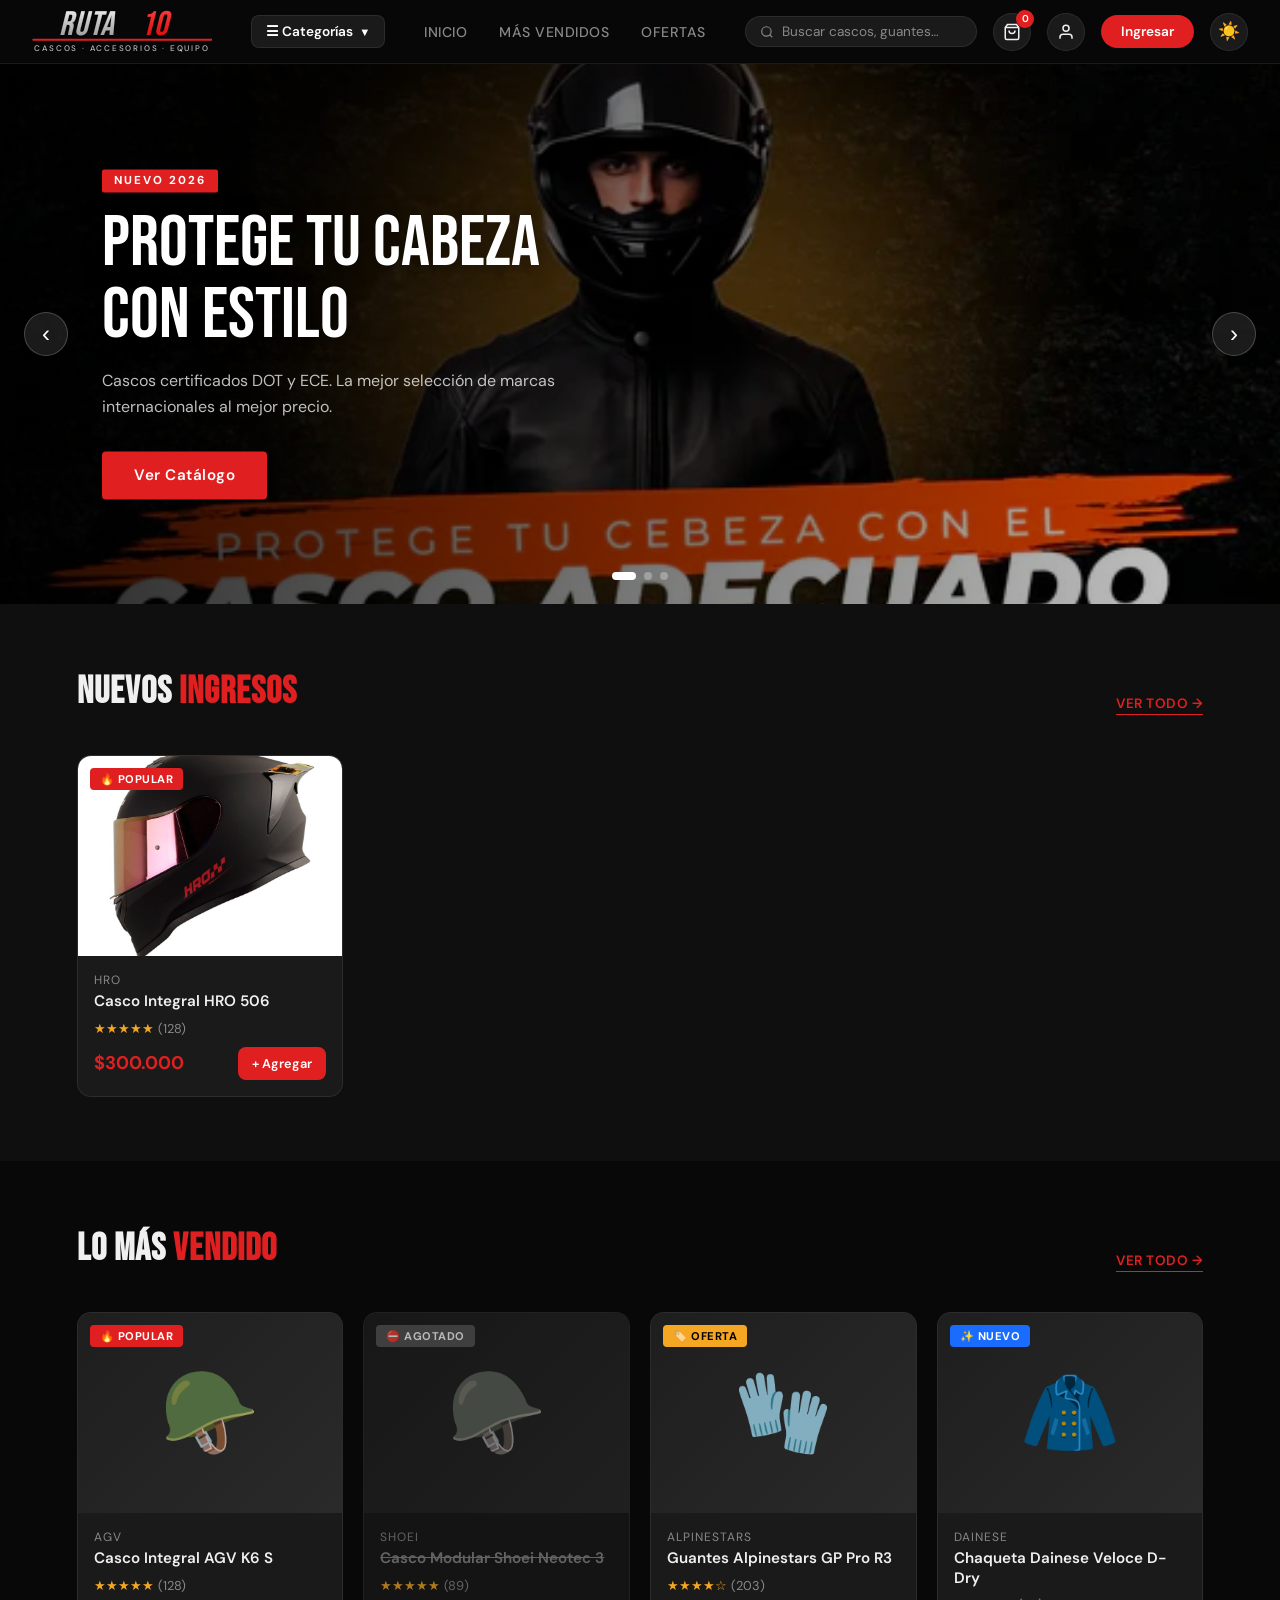
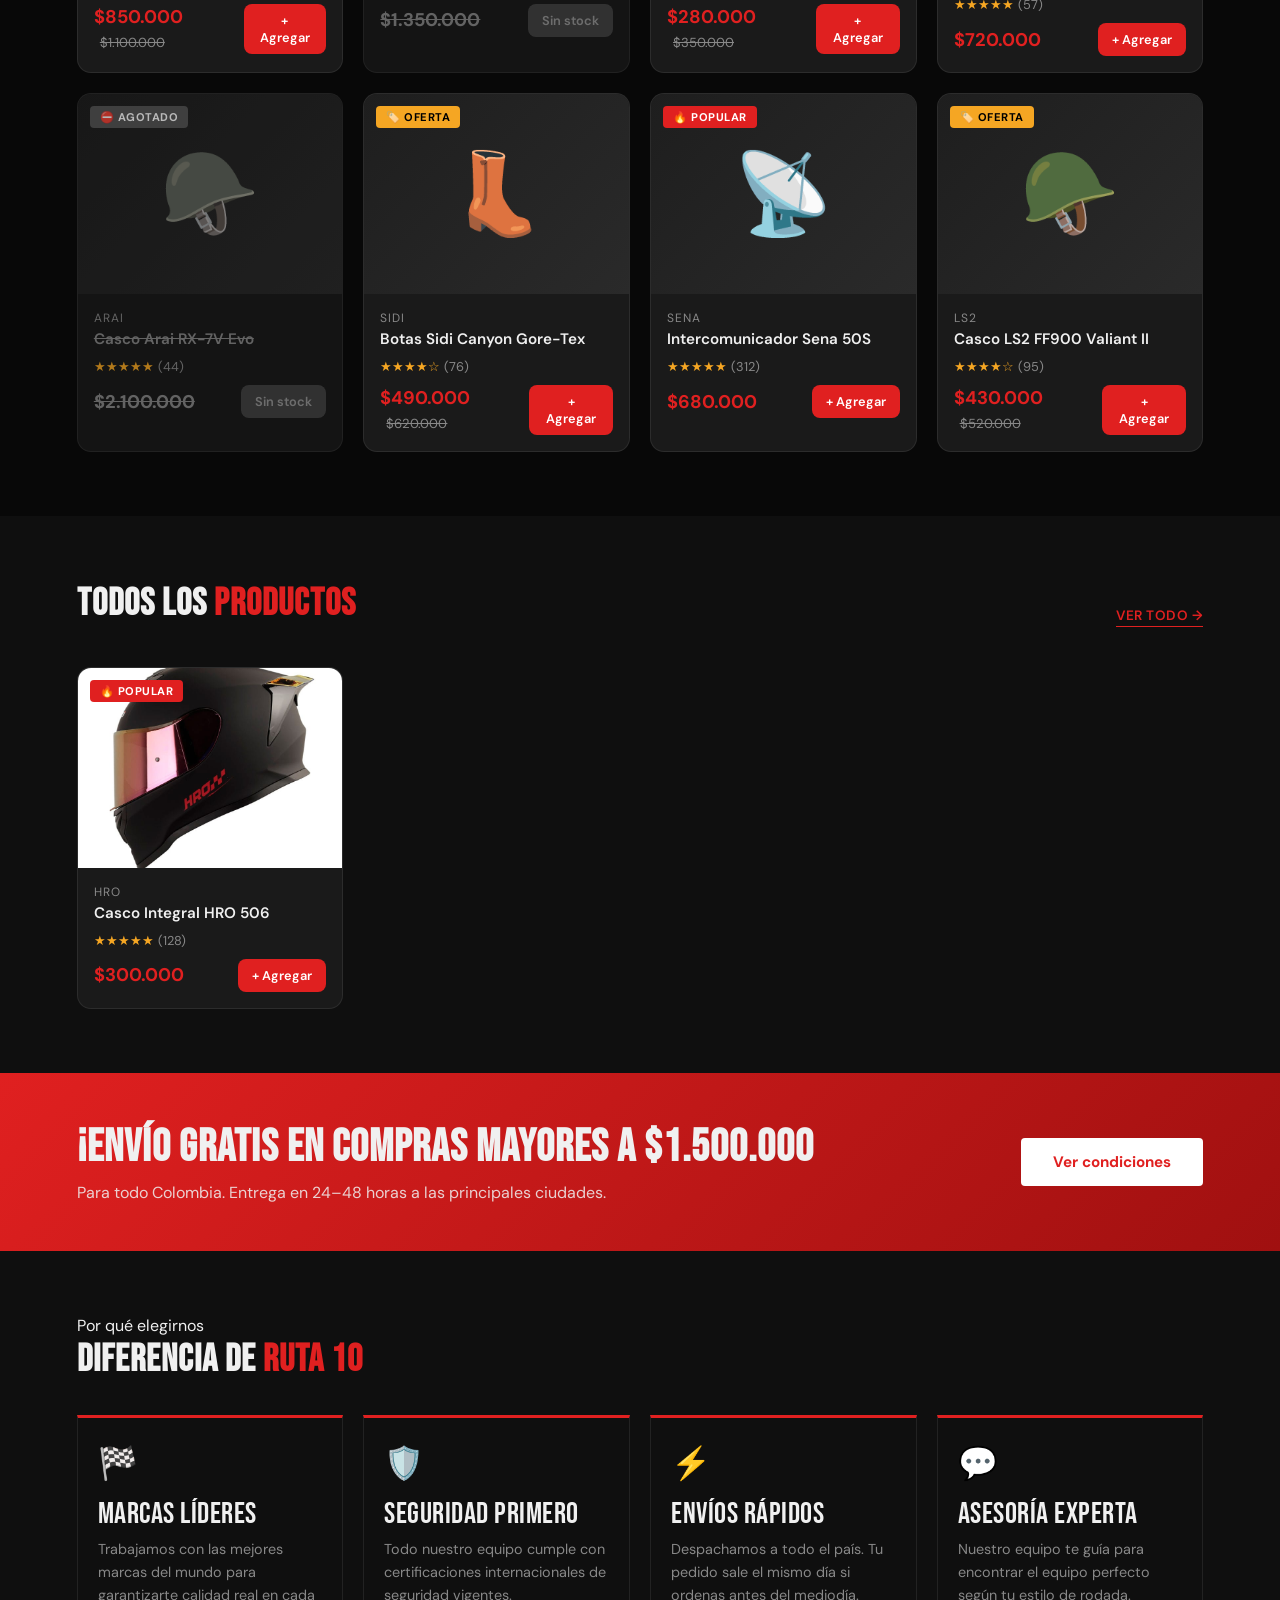
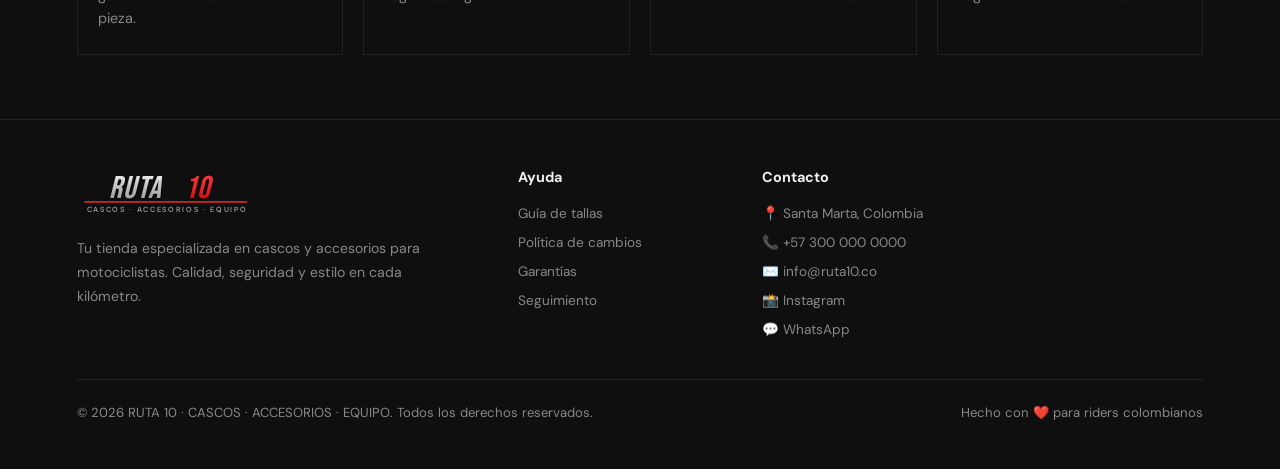
==== index.html @ 5f45daa4 "Add files via upload" ====
<!DOCTYPE html>
<html lang="es">
<head>
<meta charset="UTF-8">
<meta name="viewport" content="width=device-width, initial-scale=1.0">
<title>Ruta 10 — Cascos · Accesorios · Equipo</title>
<link href="https://fonts.googleapis.com/css2?family=Bebas+Neue&family=DM+Sans:wght@300;400;500;600&display=swap" rel="stylesheet">
<link rel="stylesheet" href="styles.css">
</head>
<body>

<!-- ============================================================
  BARRA DE NAVEGACIÓN PRINCIPAL
  Contiene: logo, botón categorías, links, buscador,
  carrito, cuenta y botón de tema claro/oscuro.
============================================================ -->
<nav>

  <!-- LOGO — clic devuelve al inicio de la página -->
  <div class="logo-svg" onclick="scrollToTop()">
    <svg xmlns="http://www.w3.org/2000/svg" viewBox="0 0 200 58" width="180" height="52">
      <defs>
        <linearGradient id="metalGrad" x1="0%" y1="0%" x2="0%" y2="100%">
          <stop offset="0%"   stop-color="#ffffff"/>
          <stop offset="40%"  stop-color="#c8c8c8"/>
          <stop offset="100%" stop-color="#888888"/>
        </linearGradient>
        <linearGradient id="redGrad" x1="0%" y1="0%" x2="0%" y2="100%">
          <stop offset="0%"   stop-color="#ff4444"/>
          <stop offset="100%" stop-color="#cc0000"/>
        </linearGradient>
        <filter id="sh">
          <feDropShadow dx="0" dy="2" stdDeviation="2" flood-color="#000" flood-opacity="0.8"/>
        </filter>
      </defs>
      <text x="30" y="36" font-family="'Bebas Neue', Arial, Impact, sans-serif"
            font-size="38" font-style="italic" letter-spacing="1"
            fill="url(#metalGrad)" filter="url(#sh)">RUTA</text>
      <text x="120" y="36" font-family="'Bebas Neue', Arial, Impact, sans-serif"
            font-size="38" font-style="italic"
            fill="url(#redGrad)" filter="url(#sh)">10</text>
      <rect x="0" y="40" width="220" height="2" fill="#E02020" rx="1"/>
      <text x="100" y="53" font-family="'DM Sans', Arial, sans-serif"
            font-size="9" letter-spacing="2" fill="#bbbbbb"
            text-anchor="middle" font-weight="500">CASCOS · ACCESORIOS · EQUIPO</text>
    </svg>
  </div>

  <!-- ============================================================
  BARRA DE FILTRO ACTIVO
  Aparece solo cuando hay una categoría seleccionada.
  Muestra el nombre de la categoría activa y un botón para quitarla.
  Se controla desde script.js → applyFilter() y clearFilter().
============================================================ -->
<div class="filter-bar" id="filterBar" style="display:none;">
  <span>Mostrando: <strong id="filterLabel">Todos</strong></span>
  <button onclick="clearFilter()">✕ Quitar filtro</button>
</div>


  <!-- BOTÓN CATEGORÍAS — abre/cierra el mega menú desplegable -->
  <button class="nav-cat-btn" id="catMenuBtn" onclick="toggleMegaMenu()">
    ☰ Categorías <span class="cat-arrow">▼</span>
  </button>

  <!-- LINKS DE NAVEGACIÓN — anclas a secciones de la página -->
  <ul class="nav-links">
    <li><a href="#inicio">Inicio</a></li>
    <li><a href="#mas-vendidos">Más Vendidos</a></li>
    <li><a href="#promociones">Ofertas</a></li>
  </ul>

  <!-- ACCIONES DE LA DERECHA -->
  <div class="nav-actions">

    <!-- BUSCADOR EN TIEMPO REAL
         - oninput → llama handleSearch() con el texto escrito
         - onkeydown → detecta Escape para limpiar la búsqueda
         - El botón ✕ aparece solo cuando hay texto escrito -->
    <div class="search-bar">
      <svg width="14" height="14" fill="none" stroke="currentColor" stroke-width="2" viewBox="0 0 24 24">
        <circle cx="11" cy="11" r="8"/><path d="m21 21-4.35-4.35"/>
      </svg>
      <input id="searchInput" type="text" placeholder="Buscar cascos, guantes…"
             oninput="handleSearch(this.value)"
             onkeydown="searchKeydown(event)">
      <button class="search-clear" id="searchClear"
              onclick="clearSearch()" style="display:none;" title="Limpiar">✕</button>
    </div>

    <!-- ÍCONO CARRITO — el badge rojo muestra la cantidad de productos -->
    <div class="btn-icon" onclick="toggleCart()" title="Carrito">
      <svg width="18" height="18" fill="none" stroke="currentColor" stroke-width="2" viewBox="0 0 24 24">
        <path d="M6 2 3 6v14a2 2 0 0 0 2 2h14a2 2 0 0 0 2-2V6l-3-4z"/>
        <line x1="3" y1="6" x2="21" y2="6"/>
        <path d="M16 10a4 4 0 0 1-8 0"/>
      </svg>
      <span class="cart-count" id="cartCount">0</span>
    </div>

    <!-- ÍCONO MI CUENTA — abre el modal de login/registro -->
    <div class="btn-icon" onclick="openModal()" title="Mi cuenta">
      <svg width="18" height="18" fill="none" stroke="currentColor" stroke-width="2" viewBox="0 0 24 24">
        <path d="M20 21v-2a4 4 0 0 0-4-4H8a4 4 0 0 0-4 4v2"/>
        <circle cx="12" cy="7" r="4"/>
      </svg>
    </div>

    <!-- BOTÓN INGRESAR — abre el modal de login/registro -->
    <button class="btn-login" id="btnLogin" onclick="openModal()">Ingresar</button>

    <!-- BOTÓN TEMA CLARO/OSCURO
         ☀️ = actualmente oscuro (clic cambia a claro)
         🌙 = actualmente claro  (clic cambia a oscuro) -->
    <button class="btn-theme" id="themeToggle" onclick="toggleTheme()" title="Cambiar modo">
      <span id="themeIcon">☀️</span>
    </button>

  </div>
</nav>

<!-- ============================================================
  RESULTADOS DEL BUSCADOR
  Aparece fija debajo de la navbar al escribir en el buscador.
  Su contenido se genera dinámicamente en script.js → handleSearch().
  Se oculta al presionar Escape o al hacer clic en un resultado.
============================================================ -->
<div class="search-results-bar" id="searchResultsBar"></div>


<!-- ============================================================
  MEGA MENÚ DE CATEGORÍAS
  Se abre al hacer clic en el botón "Categorías" de la navbar.

  ESTRUCTURA:
  - megamenu-overlay: fondo oscuro, clic cierra el menú
  - megamenu-search:  buscador que filtra la lista izquierda
  - megamenu-list:    categorías principales (columna izquierda)
  - megamenu-panel:   subcategorías de cada categoría (columna derecha)

  CÓMO AGREGAR UNA CATEGORÍA NUEVA:
  1. Agrega un <div class="megamenu-list-item"> con data-panel="nombre"
  2. Agrega un <div class="megamenu-panel" id="panel-nombre"> con chips
  3. Cada chip debe llamar filterAndClose('nombre') — esto filtra los
     productos en la sección y cierra el menú automáticamente
  4. Agrega productos con cat:'nombre' en PRODUCTS o NEW_PRODUCTS (script.js)
============================================================ -->
<div class="megamenu-overlay" id="megamenuOverlay" onclick="closeMegaMenu()"></div>

<div class="megamenu" id="megamenu">

  <!-- Buscador interno — filtra la lista izquierda en tiempo real -->
  <div class="megamenu-search">
    <svg width="15" height="15" fill="none" stroke="currentColor" stroke-width="2" viewBox="0 0 24 24">
      <circle cx="11" cy="11" r="8"/><path d="m21 21-4.35-4.35"/>
    </svg>
    <input type="text" id="megamenuSearchInput"
           placeholder="Buscar categoría…"
           oninput="filterMegaMenu(this.value)">
  </div>

  <div class="megamenu-body">

    <!-- LISTA IZQUIERDA
         data-panel debe coincidir con el id del panel derecho (sin "panel-") -->
    <div class="megamenu-list" id="megamenuList">
      <div class="megamenu-list-item active" data-panel="cascos"        onclick="showPanel('cascos')">        <span class="item-icon">🪖</span><span class="item-label">Cascos</span>        <span class="item-arrow">›</span></div>
      <div class="megamenu-list-item"        data-panel="guantes"       onclick="showPanel('guantes')">       <span class="item-icon">🧤</span><span class="item-label">Guantes</span>       <span class="item-arrow">›</span></div>
      <div class="megamenu-list-item"        data-panel="chaquetas"     onclick="showPanel('chaquetas')">     <span class="item-icon">🧥</span><span class="item-label">Chaquetas</span>     <span class="item-arrow">›</span></div>
      <div class="megamenu-list-item"        data-panel="botas"         onclick="showPanel('botas')">         <span class="item-icon">👢</span><span class="item-label">Botas</span>         <span class="item-arrow">›</span></div>
      <div class="megamenu-list-item"        data-panel="protecciones"  onclick="showPanel('protecciones')">  <span class="item-icon">🛡️</span><span class="item-label">Protecciones</span>  <span class="item-arrow">›</span></div>
      <div class="megamenu-list-item"        data-panel="accesorios"    onclick="showPanel('accesorios')">    <span class="item-icon">📡</span><span class="item-label">Accesorios</span>    <span class="item-arrow">›</span></div>
      <div class="megamenu-list-item"        data-panel="mochilas"      onclick="showPanel('mochilas')">      <span class="item-icon">🎒</span><span class="item-label">Mochilas</span>      <span class="item-arrow">›</span></div>
      <div class="megamenu-list-item"        data-panel="mantenimiento" onclick="showPanel('mantenimiento')"> <span class="item-icon">🔧</span><span class="item-label">Mantenimiento</span> <span class="item-arrow">›</span></div>
    </div>

    <!-- PANELES DERECHOS
         Cada chip llama filterAndClose('categoria') que:
         1. Filtra los productos → applyFilter()
         2. Cierra el menú     → closeMegaMenu()
         3. Hace scroll        → a #mas-vendidos -->

    <div class="megamenu-panel active" id="panel-cascos">
      <div class="megamenu-panel-title">Cascos</div>
      <div class="megamenu-chips">
        <span class="megamenu-chip" onclick="filterAndClose('cascos')">Cascos Integrales</span>
        <span class="megamenu-chip" onclick="filterAndClose('cascos')">Cascos Modulares</span>
        <span class="megamenu-chip" onclick="filterAndClose('cascos')">Cascos Abiertos</span>
        <span class="megamenu-chip" onclick="filterAndClose('cascos')">Cascos Off-Road</span>
        <span class="megamenu-chip" onclick="filterAndClose('cascos')">Cascos Infantiles</span>
        <span class="megamenu-chip" onclick="filterAndClose('cascos')">Cascos con Bluetooth</span>
        <span class="megamenu-chip" onclick="filterAndClose('cascos')">Cascos Vintage</span>
        <span class="megamenu-chip" onclick="filterAndClose('cascos')">Repuestos y Viseras</span>
      </div>
      <a class="megamenu-ver-todos" href="#mas-vendidos" onclick="filterAndClose('cascos')">Ver todos en Cascos ›</a>
    </div>

    <div class="megamenu-panel" id="panel-guantes">
      <div class="megamenu-panel-title">Guantes</div>
      <div class="megamenu-chips">
        <span class="megamenu-chip" onclick="filterAndClose('guantes')">Guantes de Cuero</span>
        <span class="megamenu-chip" onclick="filterAndClose('guantes')">Guantes de Tela</span>
        <span class="megamenu-chip" onclick="filterAndClose('guantes')">Guantes de Invierno</span>
        <span class="megamenu-chip" onclick="filterAndClose('guantes')">Guantes de Verano</span>
        <span class="megamenu-chip" onclick="filterAndClose('guantes')">Guantes Off-Road</span>
        <span class="megamenu-chip" onclick="filterAndClose('guantes')">Guantes de Pista</span>
      </div>
      <a class="megamenu-ver-todos" href="#mas-vendidos" onclick="filterAndClose('guantes')">Ver todos en Guantes ›</a>
    </div>

    <div class="megamenu-panel" id="panel-chaquetas">
      <div class="megamenu-panel-title">Chaquetas</div>
      <div class="megamenu-chips">
        <span class="megamenu-chip" onclick="filterAndClose('chaquetas')">Chaquetas de Cuero</span>
        <span class="megamenu-chip" onclick="filterAndClose('chaquetas')">Chaquetas Textiles</span>
        <span class="megamenu-chip" onclick="filterAndClose('chaquetas')">Chaquetas Impermeables</span>
        <span class="megamenu-chip" onclick="filterAndClose('chaquetas')">Chaquetas de Verano</span>
        <span class="megamenu-chip" onclick="filterAndClose('chaquetas')">Chaquetas de Pista</span>
        <span class="megamenu-chip" onclick="filterAndClose('chaquetas')">Chalecos</span>
      </div>
      <a class="megamenu-ver-todos" href="#mas-vendidos" onclick="filterAndClose('chaquetas')">Ver todos en Chaquetas ›</a>
    </div>

    <div class="megamenu-panel" id="panel-botas">
      <div class="megamenu-panel-title">Botas</div>
      <div class="megamenu-chips">
        <span class="megamenu-chip" onclick="filterAndClose('botas')">Botas de Calle</span>
        <span class="megamenu-chip" onclick="filterAndClose('botas')">Botas Off-Road</span>
        <span class="megamenu-chip" onclick="filterAndClose('botas')">Botas de Pista</span>
        <span class="megamenu-chip" onclick="filterAndClose('botas')">Botas Adventure</span>
        <span class="megamenu-chip" onclick="filterAndClose('botas')">Botas Impermeables</span>
      </div>
      <a class="megamenu-ver-todos" href="#mas-vendidos" onclick="filterAndClose('botas')">Ver todos en Botas ›</a>
    </div>

    <div class="megamenu-panel" id="panel-protecciones">
      <div class="megamenu-panel-title">Protecciones</div>
      <div class="megamenu-chips">
        <span class="megamenu-chip" onclick="filterAndClose('protecciones')">Protectores de Espalda</span>
        <span class="megamenu-chip" onclick="filterAndClose('protecciones')">Rodilleras</span>
        <span class="megamenu-chip" onclick="filterAndClose('protecciones')">Coderas</span>
        <span class="megamenu-chip" onclick="filterAndClose('protecciones')">Petos</span>
        <span class="megamenu-chip" onclick="filterAndClose('protecciones')">Pantalones con Protección</span>
        <span class="megamenu-chip" onclick="filterAndClose('protecciones')">Airbag Moto</span>
      </div>
      <a class="megamenu-ver-todos" href="#mas-vendidos" onclick="filterAndClose('protecciones')">Ver todos en Protecciones ›</a>
    </div>

    <div class="megamenu-panel" id="panel-accesorios">
      <div class="megamenu-panel-title">Accesorios</div>
      <div class="megamenu-chips">
        <span class="megamenu-chip" onclick="filterAndClose('accesorios')">Intercomunicadores</span>
        <span class="megamenu-chip" onclick="filterAndClose('accesorios')">GPS para Moto</span>
        <span class="megamenu-chip" onclick="filterAndClose('accesorios')">Soportes de Celular</span>
        <span class="megamenu-chip" onclick="filterAndClose('accesorios')">Candados y Alarmas</span>
        <span class="megamenu-chip" onclick="filterAndClose('accesorios')">Luces LED</span>
        <span class="megamenu-chip" onclick="filterAndClose('accesorios')">Cobertores de Moto</span>
        <span class="megamenu-chip" onclick="filterAndClose('accesorios')">Alforjas y Baúles</span>
        <span class="megamenu-chip" onclick="filterAndClose('accesorios')">Cámaras de Acción</span>
      </div>
      <a class="megamenu-ver-todos" href="#mas-vendidos" onclick="filterAndClose('accesorios')">Ver todos en Accesorios ›</a>
    </div>

    <div class="megamenu-panel" id="panel-mochilas">
      <div class="megamenu-panel-title">Mochilas</div>
      <div class="megamenu-chips">
        <span class="megamenu-chip" onclick="filterAndClose('mochilas')">Mochilas de Hidratación</span>
        <span class="megamenu-chip" onclick="filterAndClose('mochilas')">Mochilas Impermeables</span>
        <span class="megamenu-chip" onclick="filterAndClose('mochilas')">Bolsas de Depósito</span>
        <span class="megamenu-chip" onclick="filterAndClose('mochilas')">Bolsas de Pierna</span>
      </div>
      <a class="megamenu-ver-todos" href="#mas-vendidos" onclick="filterAndClose('mochilas')">Ver todos en Mochilas ›</a>
    </div>

    <div class="megamenu-panel" id="panel-mantenimiento">
      <div class="megamenu-panel-title">Mantenimiento</div>
      <div class="megamenu-chips">
        <span class="megamenu-chip" onclick="filterAndClose('mantenimiento')">Aceites y Lubricantes</span>
        <span class="megamenu-chip" onclick="filterAndClose('mantenimiento')">Limpieza de Casco</span>
        <span class="megamenu-chip" onclick="filterAndClose('mantenimiento')">Líquido de Frenos</span>
        <span class="megamenu-chip" onclick="filterAndClose('mantenimiento')">Kits de Limpieza</span>
        <span class="megamenu-chip" onclick="filterAndClose('mantenimiento')">Herramientas</span>
        <span class="megamenu-chip" onclick="filterAndClose('mantenimiento')">Spray Lubricante</span>
      </div>
      <a class="megamenu-ver-todos" href="#mas-vendidos" onclick="filterAndClose('mantenimiento')">Ver todos en Mantenimiento ›</a>
    </div>

  </div>
</div>

<!-- ============================================================
  BANNER / SLIDER AUTOMÁTICO
  Cambia de imagen cada 6 segundos.
  Los botones ‹ › permiten cambiar manualmente.
  Los puntos · indican el slide activo.

  CÓMO CAMBIAR LAS IMÁGENES:
  Edita background-image: url('Imagenes/TU_IMAGEN.jpg')
  en cada div.slide-bg. Pon las imágenes en la carpeta "Imagenes/".

  CÓMO AGREGAR UN SLIDE MÁS:
  1. Copia un bloque <div class="slide"> y pégalo aquí
  2. Agrega un <div class="dot"> extra en .banner-dots
============================================================ -->
<section class="banner" id="inicio" style="padding:0;">

  <!-- SLIDE 1 — edita texto e imagen aquí -->
  <div class="slide active" id="slide0">
    <div class="slide-bg" style="background-image: url('Imagenes/Proteje tu cabeza.JPG');"></div>
    <div class="slide-overlay"></div>
    <div class="slide-content">
      <span class="slide-tag">Nuevo 2026</span>
      <div class="slide-title">Protege tu Cabeza<br>Con Estilo</div>
      <p class="slide-desc">Cascos certificados DOT y ECE. La mejor selección de marcas internacionales al mejor precio.</p>
      <button class="btn-slide" onclick="filterAndClose('cascos')">Ver Catálogo</button>
    </div>
  </div>

  <!-- SLIDE 2 — edita texto e imagen aquí -->
  <div class="slide" id="slide1">
    <div class="slide-bg" style="background-image: url('Imagenes/Guantes y proteccion.jpg');"></div>
    <div class="slide-overlay"></div>
    <div class="slide-content">
      <span class="slide-tag">Oferta Flash</span>
      <div class="slide-title">Guantes &<br>Protecciones</div>
      <p class="slide-desc">30% de descuento en toda la línea de guantes de cuero. Solo por tiempo limitado.</p>
      <button class="btn-slide" onclick="filterAndClose('guantes')">Ver Ofertas</button>
    </div>
  </div>

  <!-- SLIDE 3 — edita texto e imagen aquí -->
  <div class="slide" id="slide2">
    <div class="slide-bg" style="background-image: url('Imagenes/Ruta 10.jpg');"></div>
    <div class="slide-overlay"></div>
    <div class="slide-content">
      <span class="slide-tag">Exclusivo</span>
      <div class="slide-title">Accesorios<br>Premium</div>
      <p class="slide-desc">Intercomunicadores, GPS y equipamiento de alto rendimiento para el rider exigente.</p>
      <button class="btn-slide" onclick="filterAndClose('accesorios')">Explorar</button>
    </div>
  </div>

  <button class="banner-arrow prev" onclick="changeBanner(-1)">&#8249;</button>
  <button class="banner-arrow next" onclick="changeBanner(1)">&#8250;</button>
  <div class="banner-dots">
    <div class="dot active" onclick="goToSlide(0)"></div>
    <div class="dot"        onclick="goToSlide(1)"></div>
    <div class="dot"        onclick="goToSlide(2)"></div>
  </div>
</section>

<!-- ============================================================
  SECCIÓN NUEVOS INGRESOS
  Las tarjetas se generan automáticamente desde script.js.
  PARA AGREGAR PRODUCTOS: edita el array NEW_PRODUCTS en script.js.
============================================================ -->
<section id="nuevos" style="background:var(--dark);">
  <div class="section-header">
    <h2 class="section-title">NUEVOS <span>INGRESOS</span></h2>
    <a href="#" class="section-link">Ver todo →</a>
  </div>
  <!-- script.js inyecta las tarjetas aquí mediante innerHTML -->
  <div class="products-grid" id="newGrid"></div>
</section>

<!-- ============================================================
  SECCIÓN LO MÁS VENDIDO
  Incluye filtros rápidos por categoría.
  Las tarjetas se generan automáticamente desde script.js.
  PARA AGREGAR PRODUCTOS: edita el array PRODUCTS en script.js.

  FILTROS RÁPIDOS:
  quickFilter('categoria', this) → filtra tarjetas y resalta el botón.
  quickFilter('all', this)       → muestra todos los productos.
============================================================ -->
<section id="mas-vendidos" style="background:var(--darker);">
  <div class="section-header">
    <h2 class="section-title">LO MÁS <span>VENDIDO</span></h2>
    <a href="#" class="section-link">Ver todo →</a>
  </div>

  <!-- script.js inyecta las tarjetas aquí mediante innerHTML -->
  <div class="products-grid" id="productsGrid"></div>
</section>

<!-- ============================================================
  SECCIÓN TODOS LOS PRODUCTOS
  Catálogo completo de la tienda.
  PARA AGREGAR PRODUCTOS: edita ALL_PRODUCTS en script.js
  IDs disponibles: del 300 al 999
============================================================ -->
<section id="all-products" style="background:var(--dark);">
  <div class="section-header">
    <h2 class="section-title">TODOS LOS <span>PRODUCTOS</span></h2>
    <a href="#" class="section-link">Ver todo →</a>
  </div>
  <!-- ALL_PRODUCTS se inyecta aquí automáticamente desde script.js -->
  <div class="products-grid" id="allProductsGrid"></div>
</section>

<!-- ============================================================
  FRANJA PROMOCIONAL
  Para editar: cambia el texto directamente en este bloque HTML.
============================================================ -->
<section class="promo-strip" id="promociones" style="padding:3rem 6%;">
  <div class="promo-text">
    <h2>¡ENVÍO GRATIS en compras mayores a $1.500.000</h2>
    <p>Para todo Colombia. Entrega en 24–48 horas a las principales ciudades.</p>
  </div>
  <button class="promo-cta">Ver condiciones</button>
</section>

<!-- ============================================================
  POR QUÉ ELEGIRNOS
  Para editar: cambia el texto directamente en este bloque HTML.
  Para agregar una tarjeta: copia un .feat-item y pégalo.
============================================================ -->
<section class="features" id="nosotros">
  <p class="section-label">Por qué elegirnos</p>
  <h2 class="section-title" style="margin-bottom:2rem;">Diferencia de <span>Ruta 10</span></h2>
  <div class="feat-grid">
    <div class="feat-item">
      <div class="feat-icon">🏁</div>
      <div class="feat-title">Marcas Líderes</div>
      <p class="feat-desc">Trabajamos con las mejores marcas del mundo para garantizarte calidad real en cada pieza.</p>
    </div>
    <div class="feat-item">
      <div class="feat-icon">🛡️</div>
      <div class="feat-title">Seguridad Primero</div>
      <p class="feat-desc">Todo nuestro equipo cumple con certificaciones internacionales de seguridad vigentes.</p>
    </div>
    <div class="feat-item">
      <div class="feat-icon">⚡</div>
      <div class="feat-title">Envíos Rápidos</div>
      <p class="feat-desc">Despachamos a todo el país. Tu pedido sale el mismo día si ordenas antes del mediodía.</p>
    </div>
    <div class="feat-item">
      <div class="feat-icon">💬</div>
      <div class="feat-title">Asesoría Experta</div>
      <p class="feat-desc">Nuestro equipo te guía para encontrar el equipo perfecto según tu estilo de rodada.</p>
    </div>
  </div>
</section>

<!-- ============================================================
  FOOTER
  Para editar links: cambia href="#" por la URL real.
  Para editar textos: cámbialos directamente aquí.
============================================================ -->
<footer>
  <div class="footer-grid">

    <!-- Columna 1: logo y descripción de la tienda -->
    <div class="footer-brand">
      <div class="logo-svg" style="margin-bottom:1rem;">
        <svg xmlns="http://www.w3.org/2000/svg" viewBox="0 0 200 58" width="180" height="48">
          <defs>
            <linearGradient id="metalGrad2" x1="0%" y1="0%" x2="0%" y2="100%">
              <stop offset="0%"   stop-color="#ffffff"/>
              <stop offset="40%"  stop-color="#c8c8c8"/>
              <stop offset="100%" stop-color="#888888"/>
            </linearGradient>
            <linearGradient id="redGrad2" x1="0%" y1="0%" x2="0%" y2="100%">
              <stop offset="0%"   stop-color="#ff4444"/>
              <stop offset="100%" stop-color="#cc0000"/>
            </linearGradient>
            <filter id="sh2">
              <feDropShadow dx="0" dy="2" stdDeviation="2" flood-color="#000" flood-opacity="0.8"/>
            </filter>
          </defs>
          <text x="30" y="36" font-family="'Bebas Neue', Arial, Impact, sans-serif"
                font-size="38" font-style="italic" letter-spacing="1"
                fill="url(#metalGrad2)" filter="url(#sh2)">RUTA</text>
          <text x="120" y="36" font-family="'Bebas Neue', Arial, Impact, sans-serif"
                font-size="38" font-style="italic"
                fill="url(#redGrad2)" filter="url(#sh2)">10</text>
          <rect x="0" y="40" width="197" height="2" fill="#E02020" rx="1"/>
          <text x="100" y="53" font-family="'DM Sans', Arial, sans-serif"
                font-size="9" letter-spacing="2" fill="#aaaaaa"
                text-anchor="middle" font-weight="500">CASCOS · ACCESORIOS · EQUIPO</text>
        </svg>
      </div>
      <p class="footer-desc">Tu tienda especializada en cascos y accesorios para motociclistas. Calidad, seguridad y estilo en cada kilómetro.</p>
    </div>

    <!-- Columna 2: links de ayuda -->
    <div class="footer-col">
      <h4>Ayuda</h4>
      <ul>
        <li><a href="Imagenes/guia de tallas.jpg">Guía de tallas</a></li>
        <li><a href="#">Política de cambios</a></li>
        <li><a href="#">Garantías</a></li>
        <li><a href="#">Seguimiento</a></li>
      </ul>
    </div>

    <!-- Columna 3: datos de contacto — edita con tu información real -->
    <div class="footer-col">
      <h4>Contacto</h4>
      <ul>
        <li><a href="https://www.google.com/maps/place/11%C2%B014'17.7%22N+74%C2%B012'20.6%22W/@11.2382493,-74.2063727,19z/data=!3m1!4b1!4m4!3m3!8m2!3d11.238248!4d-74.205729?entry=ttu&g_ep=EgoyMDI2MDQyOS4wIKXMDSoASAFQAw%3D%3D">📍 Santa Marta, Colombia</a></li>
        <li><a href="#">📞 +57 300 000 0000</a></li>
        <li><a href="#">✉️ info@ruta10.co</a></li>
        <li><a href="https://www.instagram.com/rruta10/" target="_blank">📸 Instagram</a></li>
        <li><a href="#">💬 WhatsApp</a></li>
      </ul>
    </div>

  </div>
  <div class="footer-bottom">
    <p>© 2026 RUTA 10 · CASCOS · ACCESORIOS · EQUIPO. Todos los derechos reservados.</p>
    <p>Hecho con ❤️ para riders colombianos</p>
  </div>
</footer>

<!-- ============================================================
  MODAL DE LOGIN / REGISTRO
  switchTab(tab, this) recibe el botón clickeado como parámetro
  para evitar depender de la variable global "event" (más seguro).
============================================================ -->
<div class="modal-overlay" id="authModal" onclick="closeModalOutside(event)">
  <div class="modal">
    <button class="modal-close" onclick="closeModal()">×</button>
    <h2>BIENVENIDO</h2>
    <p>Inicia sesión o crea tu cuenta</p>
    <div class="modal-tabs">
      <!-- "this" pasa el botón actual a switchTab para resaltarlo -->
      <button class="modal-tab active"  onclick="switchTab('login',    this)">Iniciar sesión</button>
      <button class="modal-tab"         onclick="switchTab('register', this)">Registrarse</button>
    </div>
    <!-- Formulario de inicio de sesión -->
    <div id="loginForm">
      <div class="form-group"><label>Correo electrónico</label><input type="email"    placeholder="tu@email.com"></div>
      <div class="form-group"><label>Contraseña</label>        <input type="password" placeholder="••••••••"></div>
      <button class="btn-submit" onclick="handleLogin()">Ingresar</button>
      <p style="text-align:center; margin-top:1rem; color:var(--muted); font-size:0.82rem;">
        ¿Olvidaste tu contraseña? <a href="#" style="color:var(--red);">Recuperar</a>
      </p>
    </div>
    <!-- Formulario de registro de cuenta nueva -->
    <div id="registerForm" style="display:none;">
      <div class="form-group"><label>Nombre completo</label>   <input type="text"     placeholder="Tu nombre"></div>
      <div class="form-group"><label>Correo electrónico</label><input type="email"    placeholder="tu@email.com"></div>
      <div class="form-group"><label>Contraseña</label>        <input type="password" placeholder="Mín. 8 caracteres"></div>
      <div class="form-group"><label>Teléfono</label>          <input type="tel"      placeholder="+57 300 000 0000"></div>
      <button class="btn-submit" onclick="handleRegister()">Crear cuenta</button>
    </div>
  </div>
</div>

<!-- ============================================================
  PANEL LATERAL DEL CARRITO
  Se desliza desde la derecha al hacer clic en el ícono del carrito.
  Su contenido (ítems, cantidades, total) se genera en script.js.
============================================================ -->
<div class="cart-panel" id="cartPanel">
  <div class="cart-header">
    <h3>🛒 CARRITO</h3>
    <button class="btn-icon" onclick="toggleCart()">
      <svg width="16" height="16" fill="none" stroke="currentColor" stroke-width="2" viewBox="0 0 24 24">
        <line x1="18" y1="6"  x2="6"  y2="18"/>
        <line x1="6"  y1="6"  x2="18" y2="18"/>
      </svg>
    </button>
  </div>
  <!-- Los ítems del carrito se inyectan aquí por renderCart() en script.js -->
  <div class="cart-items" id="cartItems">
    <div class="cart-empty" id="cartEmpty">
      <div style="font-size:3rem;">🛒</div>
      <p style="text-align:center;">Tu carrito está vacío.<br>¡Agrega productos!</p>
    </div>
  </div>
  <div class="cart-footer">
    <div class="cart-total">
      <span>Total</span>
      <span id="cartTotal" style="color:var(--red);">$0</span>
    </div>
    <button class="btn-checkout" onclick="checkout()">Finalizar compra</button>
  </div>
</div>

<!-- ============================================================
  MODAL SELECCIÓN DE TALLA Y COLOR
============================================================ -->
<div class="modal-overlay" id="productModal" onclick="closeProductModal()">
  <div class="modal" onclick="event.stopPropagation()">
    <button class="modal-close" onclick="closeProductModal()">×</button>
    <h2 id="pmProductName" style="font-size:1.3rem; margin-bottom:1.5rem; line-height:1.3;"></h2>

    <!-- Tallas -->
    <div id="pmSizesWrap">
      <div style="display:flex; align-items:center; justify-content:space-between; margin-bottom:0.75rem;">
        <p class="pm-label">Selecciona la talla</p>
        <span class="pm-required">Obligatorio ∧</span>
      </div>
      <div class="pm-options" id="pmSizes"></div>
      <a href="Imagenes/guia de tallas.jpg" class="pm-guide">Guía de tallas 📏</a>
    </div>

    <!-- Colores -->
    <div id="pmColorsWrap" style="margin-top:1.5rem;">
      <div style="display:flex; align-items:center; justify-content:space-between; margin-bottom:0.75rem;">
        <p class="pm-label">Selecciona el color<span style="font-size:1rem;">🙂</span></p>
        <span class="pm-required">Obligatorio ∧</span>
      </div>
      <div class="pm-options" id="pmColors"></div>
    </div>

    <button class="btn-submit" style="margin-top:2rem;" onclick="confirmAddToCart()">
      Agregar al carrito
    </button>
  </div>
</div>

<!-- ============================================================
  NOTIFICACIÓN TOAST
  Aparece en la esquina inferior derecha por 3 segundos.
  Se activa desde script.js → showToast('emoji', 'mensaje').
============================================================ -->
<div class="toast" id="toast">
  <span id="toastIcon">✅</span>
  <span id="toastMsg">Producto agregado</span>
</div>

<!-- script.js se carga al final para que el DOM esté listo -->
<script src="script.js"></script>
</body>
</html>
---- styles.css ----
/* ========================================
   Ruta 10 — Cascos & Accesorios
   styles.css
   ======================================== */

/* ── VARIABLES ── */
:root {
  --red: #E02020;
  --dark: #0f0f0f;
  --darker: #080808;
  --card: #1a1a1a;
  --card2: #222;
  --border: rgba(255, 255, 255, 0.08);
  --text: #f0f0f0;
  --muted: #888;
  --accent: #E02020;
  --accent2: #ff6b35;
  --gold: #f5a623;
}

/* ── MODO CLARO ── */
body.light-mode {
  --dark: #efefef;
  --darker: #ffffff;
  --card: #f5f5f5;
  --card2: #e8e8e8;
  --border: rgba(0, 0, 0, 0.1);
  --text: #111111;
  --muted: #666666;
}
body.light-mode nav {
  background: rgba(255, 255, 255, 0.97);
  border-bottom: 1px solid rgba(0,0,0,0.1);
  box-shadow: 0 2px 16px rgba(0,0,0,0.08);
}
body.light-mode .logo span            { color: #111; }
body.light-mode .nav-links a          { color: #555; }
body.light-mode .nav-links a:hover    { color: #111; }
body.light-mode .btn-icon             { color: #333; }
body.light-mode .nav-cat-btn          { color: #222; background: #e8e8e8; border-color: #ccc; }
body.light-mode .cat-list-item        { color: #555; }
body.light-mode .cat-list-item:hover,
body.light-mode .cat-list-item.active { color: #111; background: var(--card2); }
body.light-mode .cat-panel-title      { color: #111; }
body.light-mode .cat-chip             { color: #333; }
body.light-mode .product-brand        { color: #888; }
body.light-mode .product-stars span   { color: #aaa; }
body.light-mode .modal                { background: #fff; }
body.light-mode .modal h2             { color: #111; }
body.light-mode .modal p              { color: #666; }
body.light-mode .modal-tabs           { background: #ececec; }
body.light-mode .form-group input     { background: #f0f0f0; color: #111; border-color: #ddd; }
body.light-mode .cart-panel           { background: #fafafa; border-left-color: #ddd; }
body.light-mode .cart-item            { background: #ececec; }
body.light-mode .cart-item-name       { color: #111; }
body.light-mode .cart-item-remove     { color: #aaa; }
body.light-mode .qty-btn              { background: #ddd; border-color: #ccc; color: #111; }
body.light-mode .admin-bar            { background: #e8e8e8; border-top-color: #ccc; }
body.light-mode .admin-label          { color: #555; }
body.light-mode footer                { background: #e8e8e8; border-top-color: #ccc; }
body.light-mode .footer-desc          { color: #666; }
body.light-mode .footer-col ul li a   { color: #666; }
body.light-mode .footer-col ul li a:hover { color: #111; }
body.light-mode .footer-bottom p      { color: #777; }
body.light-mode .search-results-bar   { background: #f0f0f0; border-bottom-color: #ddd; }
body.light-mode .search-result-item   { background: #e8e8e8; border-color: #ccc; color: #333; }
body.light-mode .megamenu-chip        { background: #e4e4e4; color: #333; border-color: #ccc; }
body.light-mode .toast                { background: #fff; color: #111; }

.nav-logo img {
height: 38px;
object-fit: contain;
filter: drop-shadow(0 0 8px rgba(208,2,27,.5));
transition: filter .3s;
}

.nav-logo img:hover { filter: drop-shadow(0 0 16px rgba(208,2,27,.9)); }
 
.nav-links {
display: flex;
gap: 2.5rem;
list-style: none;
}


/* ── BOTÓN TEMA ── */
.btn-theme {
  background: var(--card);
  border: 1px solid var(--border);
  border-radius: 50%;
  width: 38px;
  height: 38px;
  display: flex;
  align-items: center;
  justify-content: center;
  cursor: pointer;
  font-size: 1.1rem;
  transition: transform 0.35s ease, background 0.2s;
  flex-shrink: 0;
}
.btn-theme:hover {
  transform: rotate(25deg) scale(1.15);
  background: var(--card2);
}

/* ── RESET & BASE ── */
* {
  margin: 0;
  padding: 0;
  box-sizing: border-box;
}
html {
  scroll-behavior: smooth;
}
body {
  background: var(--darker);
  color: var(--text);
  font-family: 'DM Sans', sans-serif;
  overflow-x: hidden;
}

/* ── NAVBAR ── */
nav {
  position: fixed;
  top: 0; left: 0; right: 0;
  z-index: 1000;
  background: rgba(8, 8, 8, 0.95);
  backdrop-filter: blur(12px);
  border-bottom: 1px solid var(--border);
  display: flex;
  align-items: center;
  justify-content: space-between;
  padding: 0 2rem;
  height: 64px;
}
.nav-links {
  display: flex;
  gap: 2rem;
  list-style: none;
}
.nav-links a {
  color: var(--muted);
  text-decoration: none;
  font-size: 0.88rem;
  font-weight: 500;
  letter-spacing: 0.5px;
  transition: color 0.2s;
  text-transform: uppercase;
}
.nav-links a:hover {
  color: #fff;
}
.nav-actions {
  display: flex;
  align-items: center;
  gap: 1rem;
}
.search-bar {
  display: flex;
  align-items: center;
  background: var(--card);
  border: 1px solid var(--border);
  border-radius: 24px;
  padding: 6px 14px;
  gap: 8px;
}
.search-bar input {
  background: none;
  border: none;
  outline: none;
  color: #fff;
  font-size: 0.85rem;
  width: 180px;
  font-family: 'DM Sans', sans-serif;
}
.search-bar input::placeholder {
  color: var(--muted);
}
.search-bar svg {
  color: var(--muted);
  flex-shrink: 0;
}
.btn-icon {
  background: var(--card);
  border: 1px solid var(--border);
  border-radius: 50%;
  width: 38px;
  height: 38px;
  display: flex;
  align-items: center;
  justify-content: center;
  cursor: pointer;
  position: relative;
  transition: background 0.2s;
}
.btn-icon:hover {
  background: var(--card2);
}
.cart-count {
  position: absolute;
  top: -4px; right: -4px;
  background: var(--red);
  color: #fff;
  font-size: 10px;
  font-weight: 600;
  width: 18px; height: 18px;
  border-radius: 50%;
  display: flex;
  align-items: center;
  justify-content: center;
}
.btn-login {
  background: var(--red);
  color: #fff;
  border: none;
  border-radius: 24px;
  padding: 8px 20px;
  font-size: 0.85rem;
  font-weight: 600;
  cursor: pointer;
  font-family: 'DM Sans', sans-serif;
  transition: opacity 0.2s;
}
.btn-login:hover {
  opacity: 0.85;
}

/* ── BANNER / SLIDER ── */
.banner {
  position: relative;
  height: 540px;
  margin-top: 64px;
  overflow: hidden;
}
.slide {
  position: absolute;
  inset: 0;
  opacity: 0;
  transition: opacity 1s ease;
}
/* 🔥 IMAGEN PERFECTA */
.slide-bg {
  background-size: 100% auto;
  background-position: center;
  background-repeat: no-repeat;
  position: absolute;
  inset: 0;
}
.slide.active {
  opacity: 1;
}
/* 🔥 CAPA OSCURA */
.slide-overlay {
  position: absolute;
  inset: 0;
  background: linear-gradient(90deg, rgba(0,0,0,0.85) 0%, rgba(0,0,0,0.2) 100%);
}
.slide-content {
  position: absolute;
  left: 8%;
  top: 50%;
  transform: translateY(-50%);
  max-width: 520px;
}
.slide-tag {
  display: inline-block;
  background: var(--red);
  color: #fff;
  font-size: 0.72rem;
  font-weight: 700;
  letter-spacing: 2px;
  text-transform: uppercase;
  padding: 4px 12px;
  border-radius: 2px;
  margin-bottom: 1rem;
}
.slide-title {
  font-family: 'Bebas Neue', sans-serif;
  font-size: 4.5rem;
  line-height: 1;
  margin-bottom: 1rem;
  color: #fff;
  text-shadow: 0 2px 20px rgba(0,0,0,0.5);
}
.slide-desc {
  color: rgba(255, 255, 255, 0.75);
  font-size: 1rem;
  margin-bottom: 2rem;
  line-height: 1.6;
}
.btn-slide {
  background: var(--red);
  color: #fff;
  border: none;
  border-radius: 4px;
  padding: 14px 32px;
  font-size: 0.95rem;
  font-weight: 600;
  cursor: pointer;
  font-family: 'DM Sans', sans-serif;
  letter-spacing: 0.5px;
  transition: transform 0.2s;
}
.btn-slide:hover {
  transform: translateY(-2px);
}
.banner-dots {
  position: absolute;
  bottom: 24px;
  left: 50%;
  transform: translateX(-50%);
  display: flex;
  gap: 8px;
}
.dot {
  width: 8px; height: 8px;
  border-radius: 50%;
  background: rgba(255, 255, 255, 0.3);
  cursor: pointer;
  transition: all 0.3s;
}
.dot.active {
  background: #fff;
  width: 24px;
  border-radius: 4px;
}
.banner-arrow {
  position: absolute;
  top: 50%;
  transform: translateY(-50%);
  background: rgba(255, 255, 255, 0.1);
  border: 1px solid rgba(255, 255, 255, 0.2);
  border-radius: 50%;
  width: 44px; height: 44px;
  display: flex;
  align-items: center;
  justify-content: center;
  cursor: pointer;
  color: #fff;
  transition: background 0.2s;
  z-index: 10;
  font-size: 1.5rem;
}
.banner-arrow:hover {
  background: rgba(255, 255, 255, 0.2);
}
.banner-arrow.prev { left: 24px; }
.banner-arrow.next { right: 24px; }

/* ── Fix: texto del banner visible sobre la imagen ── */
.slide-content {
  z-index: 10;
  position: absolute;
}

.slide-overlay {
  z-index: 2;
}

.slide {
  position: absolute;
  inset: 0;
}

.banner-arrow {
  z-index: 20;
}

.banner-dots {
  z-index: 20;
}

/* ── Modo claro: textos en negro ── */
body.light-mode p,
body.light-mode li,
body.light-mode span,
body.light-mode label {
  color: #333;
}

/* Logo negro en modo claro */
body.light-mode .logo-svg text {
  fill: #111 !important;
}

body.light-mode .logo-svg text:nth-of-type(2) {
  fill: #E02020 !important;
}

body.light-mode .logo-svg text:last-of-type {
  fill: #444 !important;
}

/* Sección "Por qué elegirnos" */
body.light-mode .diff-title,
body.light-mode .diff-subtitle,
body.light-mode .diff-item h4,
body.light-mode .diff-item p,
body.light-mode .features-title,
body.light-mode .feature-name,
body.light-mode .feature-desc {
  color: #111 !important;
}

/* Textos generales de tarjetas y secciones */
body.light-mode .product-name,
body.light-mode .cat-name,
body.light-mode .cat-panel-title,
body.light-mode .footer-col h4,
body.light-mode .cart-item-name,
body.light-mode .admin-label {
  color: #111 !important;
}

body.light-mode .product-brand,
body.light-mode .cat-count,
body.light-mode .footer-desc,
body.light-mode .footer-col ul li a,
body.light-mode .footer-bottom p,
body.light-mode .muted,
body.light-mode .cat-list-item {
  color: #444 !important;
}

/* ── SECTIONS ── */
section {
  padding: 4rem 6%;
}
.section-header {
  display: flex;
  align-items: flex-end;
  justify-content: space-between;
  margin-bottom: 2.5rem;
}
.section-title {
  font-family: 'Bebas Neue', sans-serif;
  font-size: 2.4rem;
  letter-spacing: 1px;
}
.section-title span {
  color: var(--red);
}
.section-link {
  color: var(--red);
  font-size: 0.85rem;
  font-weight: 600;
  text-decoration: none;
  letter-spacing: 0.5px;
  text-transform: uppercase;
  border-bottom: 1px solid var(--red);
  padding-bottom: 2px;
}

/* ── CATEGORIES ── */
.categories {
  background: var(--dark);
}

/* Mega wrap */
.cat-mega-wrap {
  display: flex;
  background: var(--card);
  border: 1px solid var(--border);
  border-radius: 16px;
  overflow: hidden;
  min-height: 380px;
}

/* Lista izquierda */
.cat-list {
  list-style: none;
  width: 210px;
  flex-shrink: 0;
  border-right: 1px solid var(--border);
  padding: 8px 0;
  background: var(--darker);
}
.cat-list-item {
  display: flex;
  align-items: center;
  gap: 10px;
  padding: 13px 16px;
  cursor: pointer;
  font-size: 0.88rem;
  color: var(--muted);
  transition: all 0.15s;
  border-left: 3px solid transparent;
  user-select: none;
}
.cat-list-item:hover,
.cat-list-item.active {
  color: #fff;
  background: var(--card);
  border-left-color: var(--red);
}
.cat-list-icon {
  font-size: 1.1rem;
  flex-shrink: 0;
}
.cat-list-arrow {
  margin-left: auto;
  opacity: 0.3;
  flex-shrink: 0;
  transition: opacity 0.15s;
}
.cat-list-item:hover .cat-list-arrow,
.cat-list-item.active .cat-list-arrow {
  opacity: 1;
  color: var(--red);
}

/* Panel derecho */
.cat-panel-wrap {
  flex: 1;
  padding: 2rem;
  position: relative;
  overflow: hidden;
}
.cat-sub-panel {
  display: none;
  flex-direction: column;
  gap: 1.25rem;
}
.cat-sub-panel.active {
  display: flex;
}
.cat-panel-title {
  font-family: 'Bebas Neue', sans-serif;
  font-size: 1.8rem;
  letter-spacing: 1px;
  color: #fff;
}
.cat-chips {
  display: flex;
  flex-wrap: wrap;
  gap: 10px;
}
.cat-chip {
  background: var(--darker);
  border: 1px solid var(--border);
  border-radius: 999px;
  padding: 7px 16px;
  font-size: 0.83rem;
  color: var(--text);
  cursor: pointer;
  transition: all 0.2s;
  white-space: nowrap;
}
.cat-chip:hover {
  border-color: var(--red);
  color: var(--red);
  background: rgba(224,32,32,0.08);
}
.cat-panel-link {
  display: inline-flex;
  align-items: center;
  gap: 4px;
  color: var(--red);
  font-size: 0.88rem;
  font-weight: 600;
  text-decoration: none;
  border-bottom: 1px solid var(--red);
  padding-bottom: 2px;
  width: fit-content;
  margin-top: 0.25rem;
}
.cat-panel-link:hover { opacity: 0.8; }

/* ── TARJETAS DE PRODUCTO ── */
.products-grid {
  display: grid; grid-template-columns: repeat(4,1fr); gap: 20px; grid-auto-flow: dense;
}
.product-card {
  background: var(--card); border: 1px solid var(--border); border-radius: 14px;
  overflow: hidden; cursor: pointer; transition: all 0.3s; position: relative;
}
.product-card:hover { transform: translateY(-6px); border-color: rgba(224,32,32,0.3); box-shadow: 0 12px 40px rgba(0,0,0,0.4); }
.product-card.highlight { outline: 2px solid var(--red); outline-offset: 3px; }
.product-img { width: 100%; height: 200px; display: flex; align-items: center; justify-content: center; background: linear-gradient(135deg,#1e1e1e,#2a2a2a); overflow: hidden; }
.product-img-emoji { font-size: 5rem; }
.product-img-real  { width: 100%; height: 100%; object-fit: cover; }
.product-badge { position: absolute; top: 12px; left: 12px; font-size: 0.7rem; font-weight: 700; padding: 4px 10px; border-radius: 4px; text-transform: uppercase; letter-spacing: 0.5px; }
.badge-hot  { background: var(--red);  color: #fff; }
.badge-new  { background: #1a6cff;    color: #fff; }
.badge-sale { background: var(--gold); color: #000; }
.product-info   { padding: 1rem; }
.product-brand  { color: var(--muted); font-size: 0.75rem; text-transform: uppercase; letter-spacing: 1px; margin-bottom: 4px; }
.product-name   { font-weight: 600; font-size: 0.95rem; margin-bottom: 8px; line-height: 1.3; color: var(--text); }
.product-stars  { color: var(--gold); font-size: 0.8rem; margin-bottom: 10px; display: flex; align-items: center; gap: 4px; }
.product-stars span { color: var(--muted); }
.product-footer { display: flex; align-items: center; justify-content: space-between; }
.product-price  { font-size: 1.15rem; font-weight: 700; color: var(--red); }
.product-price s { color: var(--muted); font-size: 0.82rem; font-weight: 400; margin-left: 6px; }
.btn-cart {
  background: var(--red); color: #fff; border: none; border-radius: 8px;
  padding: 8px 14px; font-size: 0.8rem; font-weight: 600; cursor: pointer;
  font-family: 'DM Sans', sans-serif; transition: opacity 0.2s;
}
.btn-cart:hover { opacity: 0.85; }

/* ── PROMO STRIP ── */
.promo-strip {
  background: linear-gradient(135deg, var(--red) 0%, #a01010 100%);
  display: flex;
  align-items: center;
  justify-content: space-between;
}
.promo-text h2 {
  font-family: 'Bebas Neue', sans-serif;
  font-size: 2.8rem;
  letter-spacing: 1px;
}
.promo-text p {
  opacity: 0.85;
  margin-top: 0.5rem;
}
.promo-cta {
  background: #fff;
  color: var(--red);
  border: none;
  border-radius: 4px;
  padding: 14px 32px;
  font-size: 0.95rem;
  font-weight: 700;
  cursor: pointer;
  font-family: 'DM Sans', sans-serif;
  white-space: nowrap;
}

/* ── MODAL LOGIN/REGISTER ── */
.modal-overlay {
  position: fixed;
  inset: 0;
  background: rgba(0, 0, 0, 0.85);
  z-index: 2000;
  display: flex;
  align-items: center;
  justify-content: center;
  opacity: 0;
  pointer-events: none;
  transition: opacity 0.3s;
}
.modal-overlay.open {
  opacity: 1;
  pointer-events: all;
}
.modal {
  background: var(--card);
  border: 1px solid var(--border);
  border-radius: 16px;
  width: 420px;
  max-width: 90vw;
  padding: 2.5rem;
  position: relative;
  transform: translateY(20px);
  transition: transform 0.3s;
}
.modal-overlay.open .modal {
  transform: translateY(0);
}
.modal-close {
  position: absolute;
  top: 16px; right: 16px;
  background: none;
  border: none;
  color: var(--muted);
  font-size: 1.5rem;
  cursor: pointer;
}
.modal h2 {
  font-family: 'Bebas Neue', sans-serif;
  font-size: 2rem;
  margin-bottom: 0.25rem;
}
.modal p {
  color: var(--muted);
  font-size: 0.88rem;
  margin-bottom: 1.5rem;
}
.modal-tabs {
  display: flex;
  margin-bottom: 1.5rem;
  background: var(--darker);
  border-radius: 8px;
  padding: 4px;
}
.modal-tab {
  flex: 1;
  padding: 8px;
  text-align: center;
  border: none;
  background: none;
  color: var(--muted);
  font-size: 0.88rem;
  font-weight: 500;
  cursor: pointer;
  border-radius: 6px;
  font-family: 'DM Sans', sans-serif;
  transition: all 0.2s;
}
.modal-tab.active {
  background: var(--red);
  color: #fff;
}
.form-group {
  margin-bottom: 1rem;
}
.form-group label {
  display: block;
  font-size: 0.8rem;
  color: var(--muted);
  margin-bottom: 6px;
  text-transform: uppercase;
  letter-spacing: 0.5px;
}
.form-group input {
  width: 100%;
  background: var(--darker);
  border: 1px solid var(--border);
  border-radius: 8px;
  padding: 10px 14px;
  color: #fff;
  font-size: 0.9rem;
  font-family: 'DM Sans', sans-serif;
  outline: none;
  transition: border-color 0.2s;
}
.form-group input:focus {
  border-color: var(--red);
}
.btn-submit {
  width: 100%;
  background: var(--red);
  color: #fff;
  border: none;
  border-radius: 8px;
  padding: 13px;
  font-size: 0.95rem;
  font-weight: 600;
  cursor: pointer;
  font-family: 'DM Sans', sans-serif;
  margin-top: 0.5rem;
  transition: opacity 0.2s;
}
.btn-submit:hover {
  opacity: 0.85;
}

/* ── CART PANEL ── */
.cart-panel {
  position: fixed;
  right: 0; top: 0; bottom: 0;
  width: 380px;
  background: var(--card);
  border-left: 1px solid var(--border);
  z-index: 1500;
  transform: translateX(100%);
  transition: transform 0.35s ease;
  display: flex;
  flex-direction: column;
}
.cart-panel.open {
  transform: translateX(0);
}
.cart-header {
  padding: 1.5rem;
  border-bottom: 1px solid var(--border);
  display: flex;
  align-items: center;
  justify-content: space-between;
}
.cart-header h3 {
  font-family: 'Bebas Neue', sans-serif;
  font-size: 1.5rem;
  letter-spacing: 1px;
}
.cart-items {
  flex: 1;
  overflow-y: auto;
  padding: 1rem;
  display: flex;
  flex-direction: column;
  gap: 12px;
}
.cart-empty {
  flex: 1;
  display: flex;
  align-items: center;
  justify-content: center;
  flex-direction: column;
  gap: 1rem;
  color: var(--muted);
}
.cart-item {
  display: flex;
  gap: 12px;
  align-items: center;
  background: var(--darker);
  border-radius: 10px;
  padding: 12px;
}
.cart-item-img {
  font-size: 2.5rem;
  width: 56px; height: 56px;
  display: flex;
  align-items: center;
  justify-content: center;
  background: var(--card2);
  border-radius: 8px;
  flex-shrink: 0;
}
.cart-item-info {
  flex: 1;
}
.cart-item-name {
  font-size: 0.88rem;
  font-weight: 600;
  margin-bottom: 4px;
}
.cart-item-price {
  color: var(--red);
  font-size: 0.9rem;
  font-weight: 700;
}
.cart-item-remove {
  background: none;
  border: none;
  color: var(--muted);
  cursor: pointer;
  font-size: 1.1rem;
}
.cart-item-qty {
  display: flex;
  align-items: center;
  gap: 8px;
  margin-top: 6px;
}
.qty-btn {
  background: var(--card);
  border: 1px solid var(--border);
  border-radius: 4px;
  width: 24px; height: 24px;
  color: #fff;
  cursor: pointer;
  font-size: 1rem;
  display: flex;
  align-items: center;
  justify-content: center;
}
.cart-footer {
  padding: 1.5rem;
  border-top: 1px solid var(--border);
}
.cart-total {
  display: flex;
  justify-content: space-between;
  margin-bottom: 1rem;
  font-weight: 700;
  font-size: 1.1rem;
}
.btn-checkout {
  width: 100%;
  background: var(--red);
  color: #fff;
  border: none;
  border-radius: 8px;
  padding: 14px;
  font-size: 1rem;
  font-weight: 700;
  cursor: pointer;
  font-family: 'DM Sans', sans-serif;
}

/* ── FEATURES ── */
.features { background: var(--dark); }
.feat-grid { display: grid; grid-template-columns: repeat(4,1fr); gap: 1.25rem; }
.feat-item { padding: 1.5rem 1.25rem; border: 1px solid var(--border); border-top: 3px solid var(--red); transition: transform 0.3s; }
.feat-item:hover { transform: translateY(-4px); }
.feat-icon  { font-size: 2rem; margin-bottom: 0.75rem; }
.feat-title { font-family: 'Bebas Neue', sans-serif; font-size: 1.9rem; letter-spacing: 0.5px; margin-bottom: 0.4rem; color: var(--text); }
.feat-desc  { font-size: 0.90rem; color: var(--muted); line-height: 1.6; }

/* ── FOOTER ── */
footer {
  background: var(--dark);
  border-top: 1px solid var(--border);
  padding: 3rem 6%;
}
.footer-grid {
  display: grid;
  grid-template-columns: 2fr 1fr 1fr 1fr;
  gap: 3rem;
  margin-bottom: 2rem;
}
.footer-brand .logo {
  display: inline-block;
  margin-bottom: 1rem;
}
.footer-desc {
  color: var(--muted);
  font-size: 0.88rem;
  line-height: 1.7;
}
.footer-col h4 {
  font-weight: 700;
  margin-bottom: 1rem;
  font-size: 0.9rem;
}
.footer-col ul {
  list-style: none;
}
.footer-col ul li {
  margin-bottom: 8px;
}
.footer-col ul li a {
  color: var(--muted);
  text-decoration: none;
  font-size: 0.85rem;
  transition: color 0.2s;
}
.footer-col ul li a:hover {
  color: #fff;
}
.footer-bottom {
  border-top: 1px solid var(--border);
  padding-top: 1.5rem;
  display: flex;
  justify-content: space-between;
  align-items: center;
}
.footer-bottom p {
  color: var(--muted);
  font-size: 0.82rem;
}

/* ── BARRA DE RESULTADOS DE BÚSQUEDA ── */
.search-results-bar {
  position: fixed; top: 64px; left: 0; right: 0; z-index: 999;
  background: var(--dark); border-bottom: 1px solid var(--border);
  padding: 0.6rem 2rem; display: none;
  flex-wrap: wrap; align-items: center; gap: 6px;
}
.search-results-bar.visible { display: flex; }
.search-count      { font-size: 0.82rem; color: var(--muted); margin-right: 6px; }
.search-no-results { font-size: 0.85rem; color: var(--muted); }
.search-result-item {
  display: inline-flex; align-items: center; gap: 6px;
  background: var(--card); border: 1px solid var(--border);
  border-radius: 6px; padding: 5px 12px; font-size: 0.82rem; cursor: pointer;
  transition: border-color 0.2s;
}
.search-result-item:hover { border-color: var(--red); }
.search-result-item small { color: var(--red); font-weight: 600; }

/* ── TOAST ── */
.toast {
  position: fixed;
  bottom: 80px; right: 24px;
  background: var(--card);
  border: 1px solid rgba(224, 32, 32, 0.4);
  border-radius: 10px;
  padding: 14px 20px;
  font-size: 0.88rem;
  z-index: 3000;
  transform: translateX(120%);
  transition: transform 0.4s;
  display: flex;
  align-items: center;
  gap: 10px;
}
.toast.show {
  transform: translateX(0);
}
.toast span {
  font-size: 1.2rem;
}

/* ── RESPONSIVE ── */
@media (max-width: 900px) {
  .cat-grid { grid-template-columns: repeat(3, 1fr); }
  .products-grid { grid-template-columns: repeat(2, 1fr); }
  .nav-links { display: none; }
  .footer-grid { grid-template-columns: 1fr 1fr; }
  .promo-strip { flex-direction: column; gap: 1.5rem; text-align: center; }
  .slide-title { font-size: 3rem; }
}

@media (max-width: 600px) {
  .products-grid { grid-template-columns: 1fr; }
  .cat-grid { grid-template-columns: repeat(2, 1fr); }
  .search-bar input { width: 120px; }
  .cart-panel { width: 100%; }
}

/* ============================================================
   MENÚ DESPLEGABLE DE CATEGORÍAS (MEGA MENU)
   ============================================================ */

/* Botón "Categorías" en la navbar */
.nav-cat-btn {
  display: flex;
  align-items: center;
  gap: 6px;
  background: var(--card);
  border: 1px solid var(--border);
  border-radius: 8px;
  padding: 7px 14px;
  color: #fff;
  font-size: 0.85rem;
  font-weight: 600;
  font-family: 'DM Sans', sans-serif;
  cursor: pointer;
  transition: background 0.2s;
  white-space: nowrap;
}
.nav-cat-btn:hover {
  background: var(--card2);
}
.nav-cat-btn .cat-arrow {
  font-size: 0.7rem;
  transition: transform 0.3s;
}
.nav-cat-btn.active .cat-arrow {
  transform: rotate(180deg);
}

/* Overlay oscuro detrás del menú */
.megamenu-overlay {
  position: fixed;
  inset: 0;
  top: 64px;
  background: rgba(0, 0, 0, 0.55);
  z-index: 900;
  display: none;
}
.megamenu-overlay.open {
  display: block;
}

/* Contenedor principal del mega menú */
.megamenu {
  position: fixed;
  top: 64px;
  left: 0;
  width: 680px;
  max-height: calc(100vh - 64px);
  background: #fff;
  z-index: 950;
  display: flex;
  flex-direction: column;
  border-radius: 0 0 16px 0;
  box-shadow: 4px 4px 40px rgba(0, 0, 0, 0.35);
  opacity: 0;
  transform: translateY(-8px);
  pointer-events: none;
  transition: opacity 0.25s ease, transform 0.25s ease;
  overflow: hidden;
}
.megamenu.open {
  opacity: 1;
  transform: translateY(0);
  pointer-events: all;
}

/* Barra de búsqueda interna */
.megamenu-search {
  display: flex;
  align-items: center;
  gap: 10px;
  padding: 14px 20px;
  border-bottom: 1px solid #eee;
  flex-shrink: 0;
}
.megamenu-search svg {
  color: #aaa;
  flex-shrink: 0;
}
.megamenu-search input {
  flex: 1;
  border: none;
  outline: none;
  font-size: 0.9rem;
  font-family: 'DM Sans', sans-serif;
  color: #333;
  background: transparent;
}
.megamenu-search input::placeholder {
  color: #aaa;
}

/* Cuerpo: lista izquierda + panel derecho */
.megamenu-body {
  display: flex;
  flex: 1;
  overflow: hidden;
}

/* Lista de categorías principales (columna izquierda) */
.megamenu-list {
  width: 220px;
  flex-shrink: 0;
  overflow-y: auto;
  border-right: 1px solid #eee;
  padding: 8px 0;
}
.megamenu-list-item {
  display: flex;
  align-items: center;
  justify-content: space-between;
  gap: 10px;
  padding: 10px 16px;
  cursor: pointer;
  font-size: 0.88rem;
  font-weight: 500;
  color: #333;
  border-left: 3px solid transparent;
  transition: background 0.15s, border-color 0.15s;
}
.megamenu-list-item:hover,
.megamenu-list-item.active {
  background: #f7f7f7;
  border-left-color: var(--red);
  color: #111;
}
.megamenu-list-item .item-icon {
  font-size: 1rem;
  flex-shrink: 0;
}
.megamenu-list-item .item-label {
  flex: 1;
}
.megamenu-list-item .item-arrow {
  font-size: 0.7rem;
  color: #bbb;
}

/* Panel de subcategorías (columna derecha) */
.megamenu-panel {
  flex: 1;
  padding: 20px;
  overflow-y: auto;
  display: none;
}
.megamenu-panel.active {
  display: block;
}
.megamenu-panel-title {
  font-size: 1.1rem;
  font-weight: 700;
  color: #111;
  margin-bottom: 16px;
}
.megamenu-chips {
  display: flex;
  flex-wrap: wrap;
  gap: 8px;
  margin-bottom: 20px;
}
.megamenu-chip {
  background: #f0f0f0;
  border: 1px solid #e0e0e0;
  border-radius: 20px;
  padding: 6px 14px;
  font-size: 0.82rem;
  font-weight: 500;
  color: #333;
  cursor: pointer;
  transition: all 0.2s;
  white-space: nowrap;
}
.megamenu-chip:hover {
  background: var(--red);
  border-color: var(--red);
  color: #fff;
}
.megamenu-ver-todos {
  display: inline-flex;
  align-items: center;
  gap: 6px;
  color: var(--red);
  font-size: 0.85rem;
  font-weight: 600;
  cursor: pointer;
  border: none;
  background: none;
  font-family: 'DM Sans', sans-serif;
  padding: 0;
  margin-top: 4px;
  text-decoration: none;
}
.megamenu-ver-todos:hover {
  text-decoration: underline;
}

@media (max-width: 700px) {
  .megamenu { width: 100%; border-radius: 0; }
  .megamenu-list { width: 160px; }
}
/* ── Fix buscador navbar ── */
.search-results-bar {
  position: fixed;
  top: 64px;
  left: 0;
  right: 0;
  z-index: 999;
  background: var(--dark);
  border-bottom: 1px solid var(--border);
  padding: 0.5rem 6%;
  display: none;
}
.search-results-bar.visible {
  display: block;
}

/* ============================================================
   PAGINADO — SECCIÓN TODOS LOS PRODUCTOS
============================================================ */
.pagination {
  grid-column: 1 / -1;
  display: flex;
  align-items: center;
  justify-content: center;
  flex-wrap: wrap;
  gap: 8px;
  padding: 2rem 0 1rem;
}

.page-btn {
  background: var(--card);
  border: 1px solid var(--border);
  border-radius: 8px;
  color: var(--text);
  font-family: 'DM Sans', sans-serif;
  font-size: 0.88rem;
  font-weight: 500;
  padding: 8px 14px;
  cursor: pointer;
  transition: all 0.2s;
  min-width: 40px;
}

.page-btn:hover:not(:disabled) {
  border-color: var(--red);
  color: var(--red);
}

.page-btn.active {
  background: var(--red);
  border-color: var(--red);
  color: #fff;
  font-weight: 700;
}

.page-btn:disabled {
  opacity: 0.35;
  cursor: not-allowed;
}

.page-dots {
  color: var(--muted);
  font-size: 0.9rem;
  padding: 0 4px;
}

.page-info {
  width: 100%;
  text-align: center;
  color: var(--muted);
  font-size: 0.82rem;
  margin-top: 4px;
}

/* ============================================================
   MODAL DE TALLA Y COLOR
============================================================ */
.pm-label {
  font-weight: 700;
  font-size: 0.95rem;
  color: var(--text);
}
.pm-required {
  color: var(--red);
  font-size: 0.82rem;
  font-weight: 600;
}
.pm-guide {
  display: inline-block;
  margin-top: 0.6rem;
  color: var(--red);
  font-size: 0.82rem;
  font-weight: 600;
  text-decoration: none;
  border-bottom: 1px solid var(--red);
}
.pm-options {
  display: flex;
  flex-wrap: wrap;
  gap: 10px;
}
.pm-option {
  background: transparent;
  border: 1px solid var(--border);
  border-radius: 6px;
  padding: 8px 18px;
  font-size: 0.88rem;
  font-weight: 500;
  font-family: 'DM Sans', sans-serif;
  cursor: pointer;
  color: var(--text);
  transition: all 0.2s;
  position: relative;
}
.pm-option:hover:not(:disabled) {
  border-color: var(--red);
  color: var(--red);
}
.pm-option.selected {
  border-color: var(--red);
  background: var(--red);
  color: #fff;
  font-weight: 700;
}
/* Talla agotada — texto tachado con línea diagonal */
.pm-option.out-of-stock {
  opacity: 0.45;
  cursor: not-allowed;
  text-decoration: line-through;
  border-style: dashed;
}
.pm-option.out-of-stock::after {
  content: '';
  position: absolute;
  inset: 0;
  background: linear-gradient(
    to bottom right,
    transparent calc(50% - 0.5px),
    rgba(150,150,150,0.5) calc(50% - 0.5px),
    rgba(150,150,150,0.5) calc(50% + 0.5px),
    transparent calc(50% + 0.5px)
  );
  border-radius: 6px;
  pointer-events: none;
}
.pm-color-option { border-radius: 20px; }
body.light-mode .pm-option { color: #111; border-color: #ccc; }
body.light-mode .pm-option.selected { color: #fff; }

/* ============================================================
   PRODUCTOS AGOTADOS
============================================================ */

/* Badge rojo oscuro de agotado */
.badge-agotado {
  background: #555;
  color: #fff;
}

/* Tarjeta entera con opacidad reducida */
.card-agotado {
  opacity: 0.72;
  pointer-events: auto;
}

/* Imagen en escala de grises */
.card-agotado .product-img {
  filter: grayscale(80%);
}

/* Nombre tachado */
.nombre-agotado {
  text-decoration: line-through;
  color: var(--muted);
}

/* Precio tachado y atenuado */
.precio-agotado {
  color: var(--muted) !important;
  text-decoration: line-through;
}

/* Botón sin stock */
.btn-agotado {
  background: #555 !important;
  color: #ccc !important;
  cursor: not-allowed !important;
  opacity: 0.7;
}
.btn-agotado:hover { opacity: 0.7 !important; }
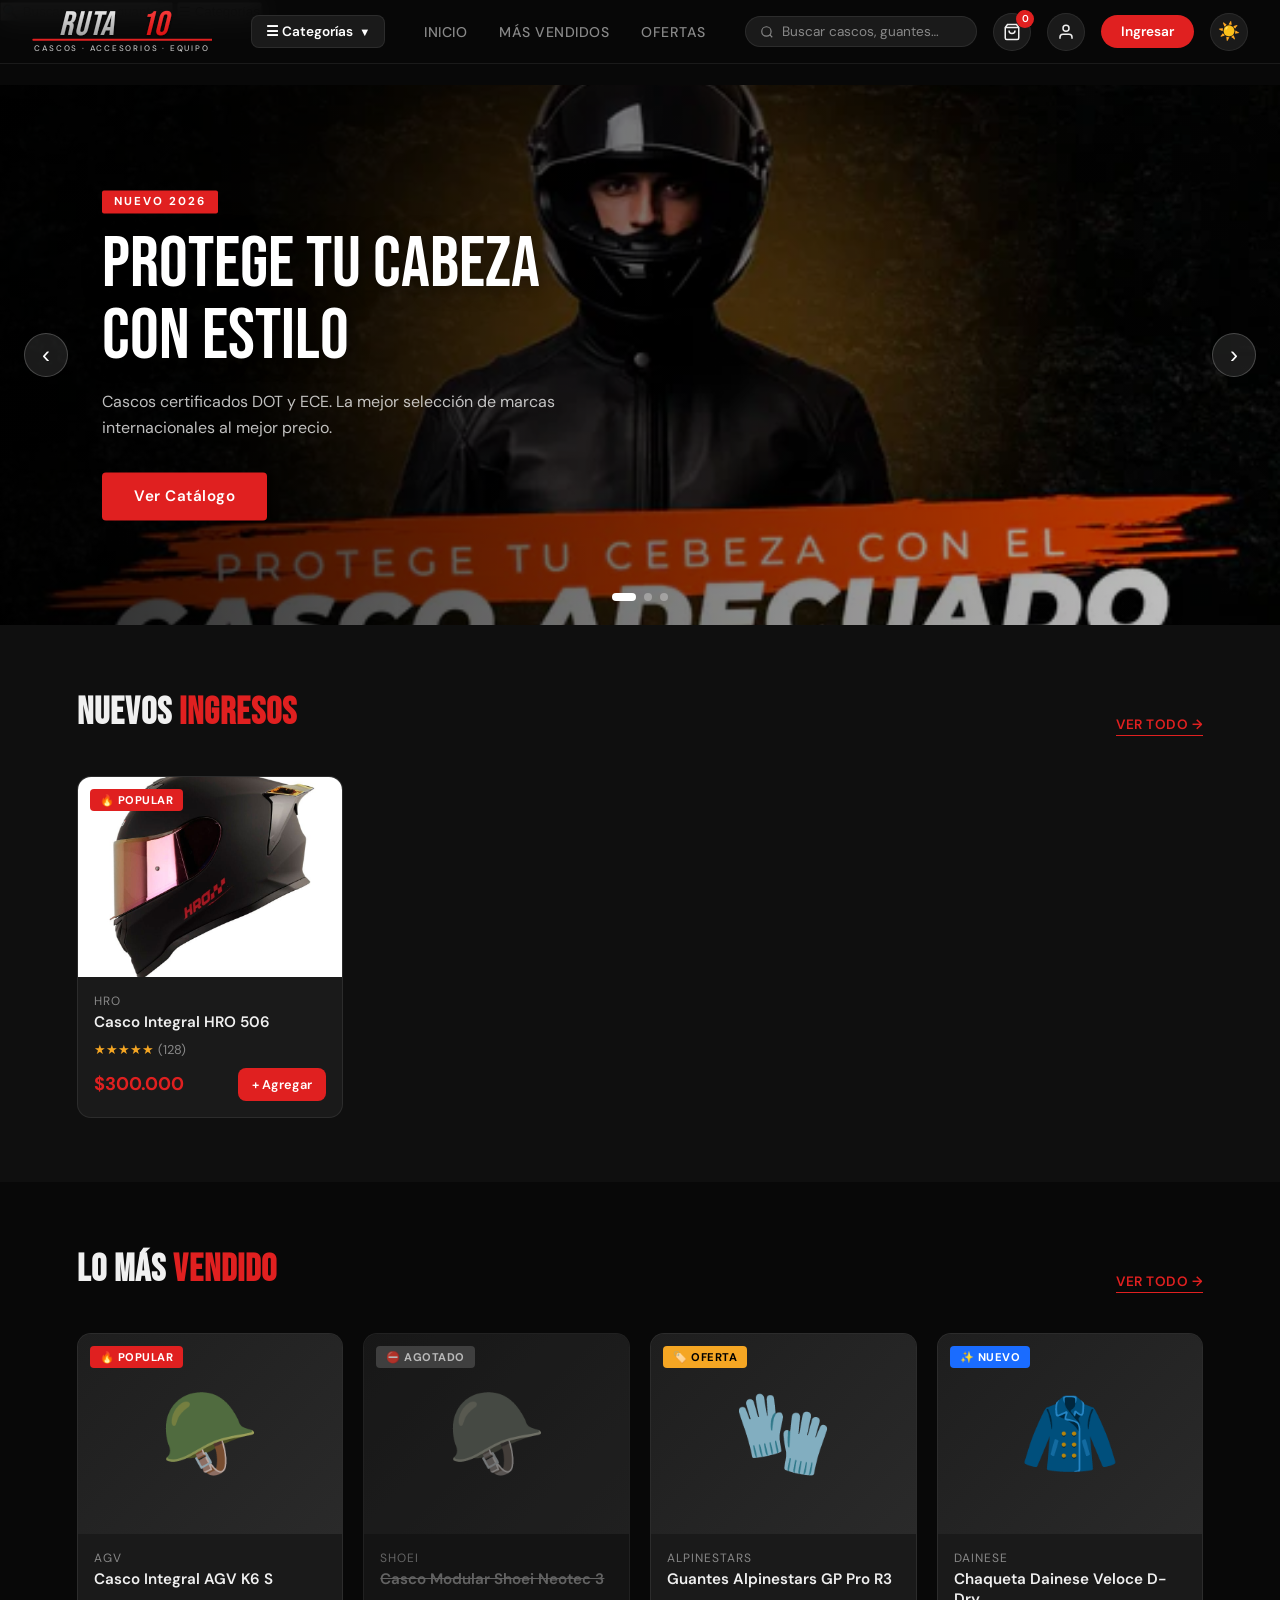
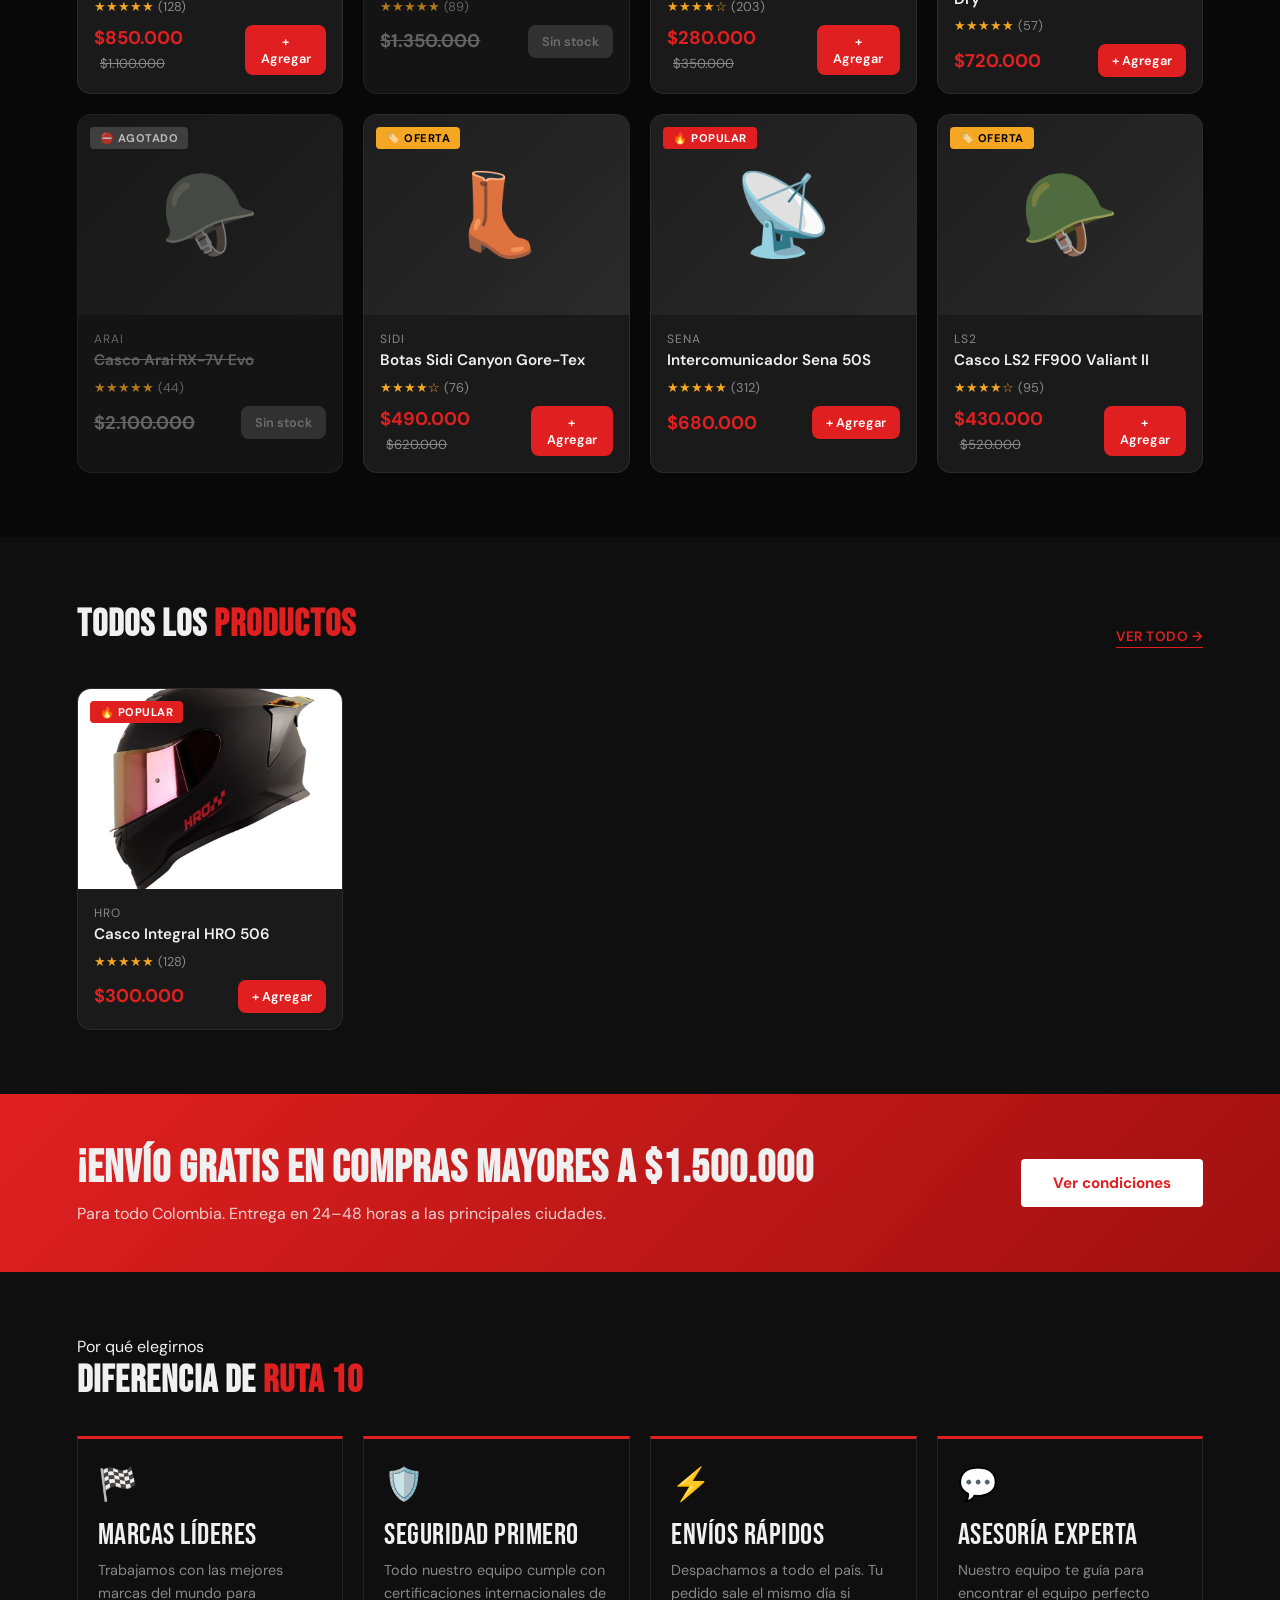
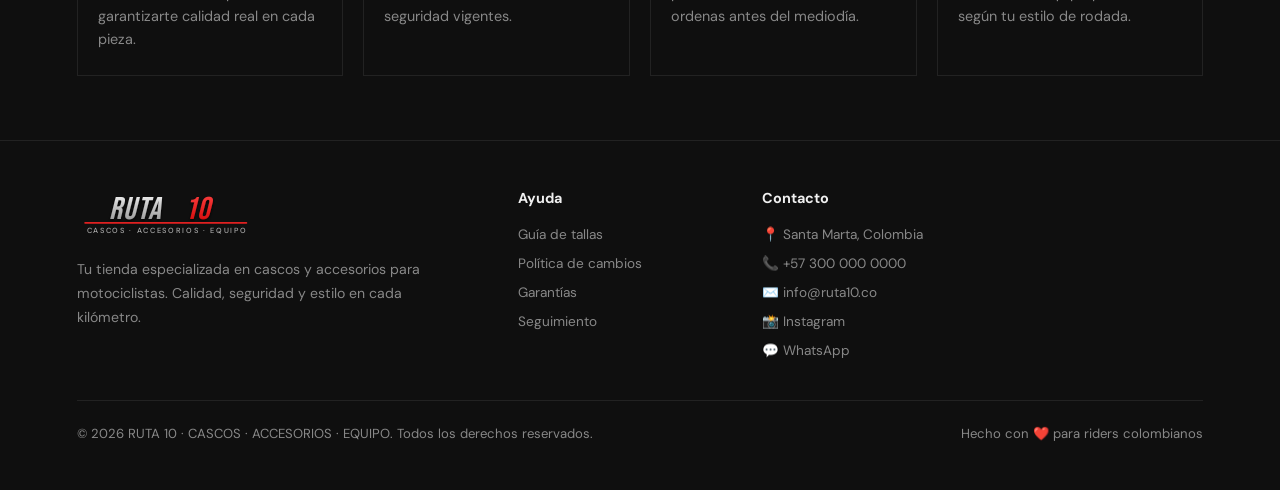
==== commit 2ef1b6ff: "Add files via upload" ====
--- a/index.html
+++ b/index.html
@@ -118,6 +118,18 @@
 
   </div>
 </nav>
+
+<!-- ============================================================
+  BARRA DE BÚSQUEDA MÓVIL
+  Visible solo en pantallas menores a 768px.
+  Reemplaza el buscador de la navbar que se oculta en móvil.
+============================================================ -->
+<div class="mobile-search-bar" id="mobileSearchBar">
+  <input type="text" placeholder="🔍 Buscar cascos, guantes…"
+         oninput="handleSearch(this.value)"
+         onkeydown="searchKeydown(event)">
+  <button class="mobile-cat-btn" onclick="toggleMegaMenu()">☰ Categorías</button>
+</div>
 
 <!-- ============================================================
   RESULTADOS DEL BUSCADOR
@@ -489,7 +501,7 @@
       <ul>
         <li><a href="Imagenes/guia de tallas.jpg">Guía de tallas</a></li>
         <li><a href="#">Política de cambios</a></li>
-        <li><a href="#">Garantías</a></li>
+        <li><a href="garantias.html">Garantías</a></li>
         <li><a href="#">Seguimiento</a></li>
       </ul>
     </div>
@@ -539,10 +551,11 @@
     </div>
     <!-- Formulario de registro de cuenta nueva -->
     <div id="registerForm" style="display:none;">
-      <div class="form-group"><label>Nombre completo</label>   <input type="text"     placeholder="Tu nombre"></div>
-      <div class="form-group"><label>Correo electrónico</label><input type="email"    placeholder="tu@email.com"></div>
-      <div class="form-group"><label>Contraseña</label>        <input type="password" placeholder="Mín. 8 caracteres"></div>
-      <div class="form-group"><label>Teléfono</label>          <input type="tel"      placeholder="+57 300 000 0000"></div>
+      <form>
+      <div class="form-group"><label>Nombre completo</label>   <input type="text"     placeholder="Tu nombre" required></div>
+      <div class="form-group"><label>Correo electrónico</label><input type="email"    placeholder="tu@email.com" required></div>
+      <div class="form-group"><label>Contraseña</label>        <input type="password" placeholder="Mín. 8 caracteres" required></div>
+      <div class="form-group"><label>Teléfono</label>          <input type="tel"      placeholder="+57 300 000 0000" [0-9]{10} required></div></form>
       <button class="btn-submit" onclick="handleRegister()">Crear cuenta</button>
     </div>
   </div>
@@ -600,7 +613,7 @@
     <!-- Colores -->
     <div id="pmColorsWrap" style="margin-top:1.5rem;">
       <div style="display:flex; align-items:center; justify-content:space-between; margin-bottom:0.75rem;">
-        <p class="pm-label">Selecciona el color<span style="font-size:1rem;">🙂</span></p>
+        <p class="pm-label">Selecciona el color <span style="font-size:1rem;">🙂</span></p>
         <span class="pm-required">Obligatorio ∧</span>
       </div>
       <div class="pm-options" id="pmColors"></div>
--- a/styles.css
+++ b/styles.css
@@ -1386,3 +1386,310 @@
   opacity: 0.7;
 }
 .btn-agotado:hover { opacity: 0.7 !important; }
+
+/* ============================================================
+   RESPONSIVE MÓVIL COMPLETO
+   Inspirado en diseño de tiendas tipo ZonaBiker:
+   2 columnas de productos, navbar con hamburguesa,
+   tarjetas compactas y buscador adaptado.
+============================================================ */
+
+/* ── NAVBAR MÓVIL ── */
+@media (max-width: 768px) {
+
+  nav {
+    padding: 0 1rem;
+    height: 56px;
+    gap: 0.5rem;
+  }
+
+  /* Logo más pequeño */
+  .logo-svg svg { width: 130px !important; height: 38px !important; }
+
+  /* Oculta buscador, links, botón categorías y texto "Ingresar" */
+  .search-bar      { display: none; }
+  .nav-links       { display: none; }
+  .nav-cat-btn     { display: none; }
+  .btn-login       { display: none; }
+
+  /* Acciones derechas solo muestran carrito, cuenta y tema */
+  .nav-actions {
+    gap: 0.4rem;
+    margin-left: auto;
+  }
+
+  .btn-icon {
+    width: 34px;
+    height: 34px;
+  }
+
+  .btn-theme {
+    width: 34px;
+    height: 34px;
+    font-size: 0.9rem;
+  }
+
+  /* Barra de búsqueda separada debajo de la navbar */
+  .search-results-bar {
+    top: 56px;
+    padding: 0.5rem 1rem;
+  }
+}
+
+/* ── BUSCADOR FIJO DEBAJO DE LA NAVBAR EN MÓVIL ── */
+@media (max-width: 768px) {
+  /* Barra de búsqueda flotante visible siempre en móvil */
+  body::after {
+    content: '';
+    display: block;
+    height: 56px; /* compensa la navbar fija */
+  }
+
+  /* Buscador flotante móvil */
+  .mobile-search-bar {
+    position: fixed;
+    top: 56px;
+    left: 0; right: 0;
+    z-index: 998;
+    background: var(--darker);
+    border-bottom: 1px solid var(--border);
+    padding: 8px 1rem;
+    display: flex;
+    align-items: center;
+    gap: 8px;
+  }
+
+  .mobile-search-bar input {
+    flex: 1;
+    background: var(--card);
+    border: 1px solid var(--border);
+    border-radius: 20px;
+    padding: 8px 14px;
+    color: var(--text);
+    font-size: 0.85rem;
+    font-family: 'DM Sans', sans-serif;
+    outline: none;
+  }
+
+  .mobile-search-bar input::placeholder { color: var(--muted); }
+
+  .mobile-search-icon {
+    position: absolute;
+    right: 1.8rem;
+    color: var(--muted);
+    pointer-events: none;
+  }
+
+  .mobile-cat-btn {
+    background: var(--red);
+    border: none;
+    border-radius: 8px;
+    color: #fff;
+    font-size: 0.78rem;
+    font-weight: 700;
+    font-family: 'DM Sans', sans-serif;
+    padding: 8px 12px;
+    cursor: pointer;
+    white-space: nowrap;
+    flex-shrink: 0;
+  }
+
+  /* Compensa la barra de búsqueda fija */
+  .banner { margin-top: 100px !important; }
+  .search-results-bar { top: 100px !important; }
+}
+
+/* ── GRILLA DE PRODUCTOS EN MÓVIL — 2 COLUMNAS ── */
+@media (max-width: 768px) {
+  .products-grid {
+    grid-template-columns: repeat(2, 1fr) !important;
+    gap: 10px !important;
+    padding: 0 !important;
+  }
+
+  /* Tarjeta más compacta */
+  .product-card {
+    border-radius: 10px;
+  }
+
+  /* Imagen más pequeña */
+  .product-img {
+    height: 140px !important;
+  }
+
+  .product-img-emoji {
+    font-size: 3.5rem !important;
+  }
+
+  /* Info compacta */
+  .product-info {
+    padding: 0.6rem 0.7rem !important;
+  }
+
+  .product-brand {
+    font-size: 0.68rem !important;
+    margin-bottom: 2px !important;
+  }
+
+  .product-name {
+    font-size: 0.8rem !important;
+    margin-bottom: 4px !important;
+    line-height: 1.25 !important;
+    /* Limita a 2 líneas */
+    display: -webkit-box;
+    -webkit-line-clamp: 2;
+    -webkit-box-orient: vertical;
+    overflow: hidden;
+  }
+
+  .product-stars {
+    font-size: 0.7rem !important;
+    margin-bottom: 6px !important;
+  }
+
+  .product-price {
+    font-size: 0.95rem !important;
+  }
+
+  .product-price s {
+    font-size: 0.72rem !important;
+    display: block;
+  }
+
+  /* Botón más pequeño */
+  .btn-cart {
+    font-size: 0.72rem !important;
+    padding: 6px 8px !important;
+    border-radius: 6px !important;
+  }
+
+  /* Badge más pequeño */
+  .product-badge {
+    font-size: 0.62rem !important;
+    padding: 3px 7px !important;
+  }
+}
+
+/* ── SECCIONES EN MÓVIL ── */
+@media (max-width: 768px) {
+  section { padding: 2rem 1rem !important; }
+
+  .section-header {
+    margin-bottom: 1rem !important;
+  }
+
+  .section-title {
+    font-size: 1.6rem !important;
+  }
+
+  /* Filtros rápidos en scroll horizontal */
+  .quick-filters {
+    display: flex !important;
+    flex-wrap: nowrap !important;
+    overflow-x: auto !important;
+    gap: 6px !important;
+    padding-bottom: 6px !important;
+    -webkit-overflow-scrolling: touch;
+    scrollbar-width: none;
+  }
+  .quick-filters::-webkit-scrollbar { display: none; }
+
+  .qf-btn {
+    font-size: 0.75rem !important;
+    padding: 5px 10px !important;
+    white-space: nowrap !important;
+    flex-shrink: 0 !important;
+  }
+
+  /* Barra de filtro activo */
+  .filter-bar {
+    padding: 0.6rem 1rem !important;
+    font-size: 0.82rem !important;
+  }
+}
+
+/* ── BANNER EN MÓVIL ── */
+@media (max-width: 768px) {
+  .banner { height: 280px !important; }
+
+  .slide-title  { font-size: 1.8rem !important; line-height: 1.1 !important; }
+  .slide-desc   { font-size: 0.78rem !important; margin-bottom: 1rem !important; }
+  .slide-content { left: 5% !important; max-width: 75% !important; }
+  .slide-tag    { font-size: 0.62rem !important; margin-bottom: 0.5rem !important; }
+
+  .btn-slide {
+    padding: 9px 18px !important;
+    font-size: 0.8rem !important;
+  }
+
+  .banner-arrow {
+    width: 32px !important;
+    height: 32px !important;
+    font-size: 1.1rem !important;
+  }
+  .banner-arrow.prev { left: 8px !important; }
+  .banner-arrow.next { right: 8px !important; }
+}
+
+/* ── PROMO STRIP EN MÓVIL ── */
+@media (max-width: 768px) {
+  .promo-strip {
+    padding: 2rem 1rem !important;
+    flex-direction: column !important;
+    gap: 1rem !important;
+    text-align: center !important;
+  }
+  .promo-text h2 { font-size: 1.6rem !important; }
+  .promo-text p  { font-size: 0.85rem !important; }
+  .promo-cta     { width: 100% !important; }
+}
+
+/* ── FEATURES EN MÓVIL ── */
+@media (max-width: 768px) {
+  .feat-grid {
+    grid-template-columns: repeat(2, 1fr) !important;
+    gap: 10px !important;
+  }
+  .feat-item  { padding: 1rem 0.75rem !important; }
+  .feat-icon  { font-size: 1.5rem !important; }
+  .feat-title { font-size: 0.85rem !important; }
+  .feat-desc  { font-size: 0.76rem !important; }
+}
+
+/* ── FOOTER EN MÓVIL ── */
+@media (max-width: 768px) {
+  .footer-grid {
+    grid-template-columns: 1fr !important;
+    gap: 1.5rem !important;
+  }
+  .footer-bottom {
+    flex-direction: column !important;
+    gap: 0.5rem !important;
+    text-align: center !important;
+  }
+}
+
+/* ── CARRITO EN MÓVIL ── */
+@media (max-width: 768px) {
+  .cart-panel { width: 100% !important; }
+}
+
+/* ── PAGINADO EN MÓVIL ── */
+@media (max-width: 768px) {
+  .pagination { gap: 5px !important; padding: 1.5rem 0 !important; }
+  .page-btn   { padding: 6px 10px !important; font-size: 0.8rem !important; min-width: 34px !important; }
+  .page-info  { font-size: 0.75rem !important; }
+}
+
+/* ── MEGA MENÚ EN MÓVIL ── */
+@media (max-width: 768px) {
+  .megamenu {
+    width: 100% !important;
+    border-radius: 0 !important;
+    max-height: 80vh !important;
+  }
+  .megamenu-list { width: 140px !important; }
+  .megamenu-list-item { padding: 10px 10px !important; font-size: 0.8rem !important; }
+  .megamenu-panel { padding: 14px !important; }
+  .megamenu-chip { font-size: 0.75rem !important; padding: 5px 10px !important; }
+}
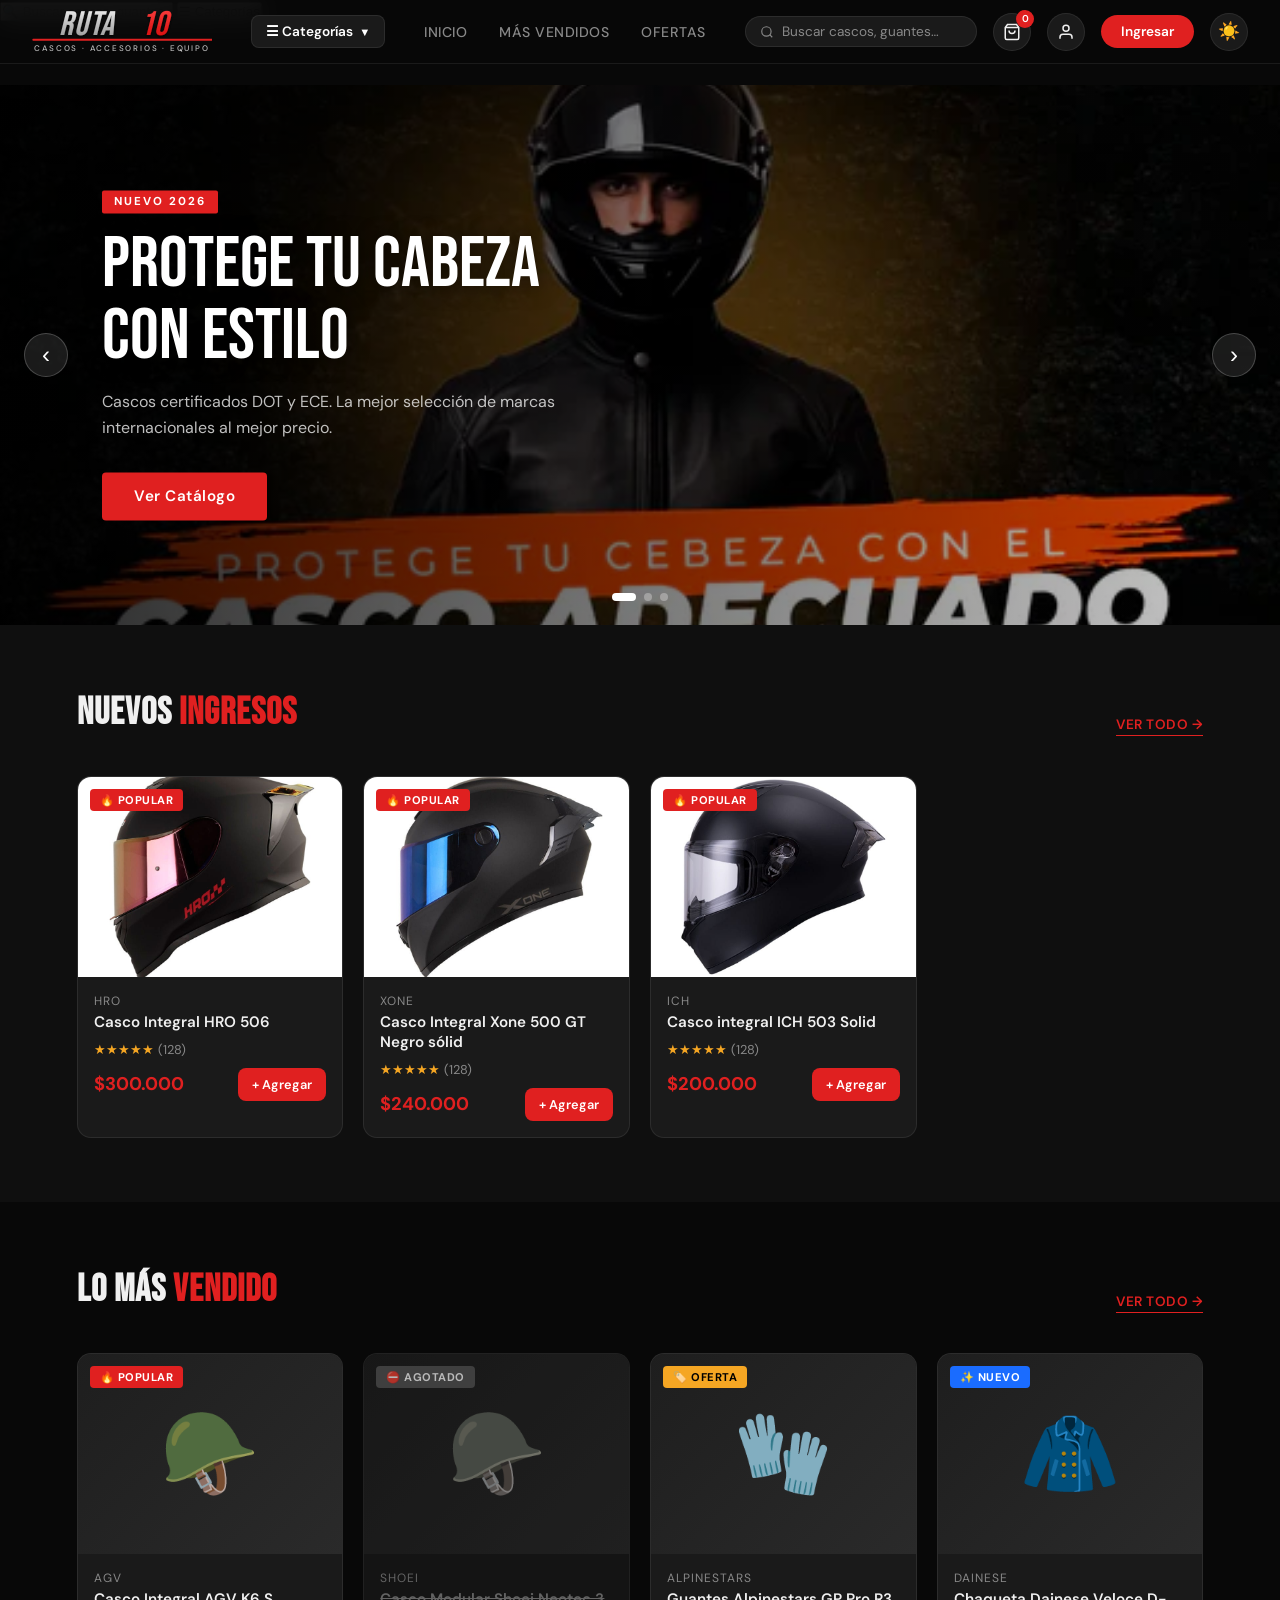
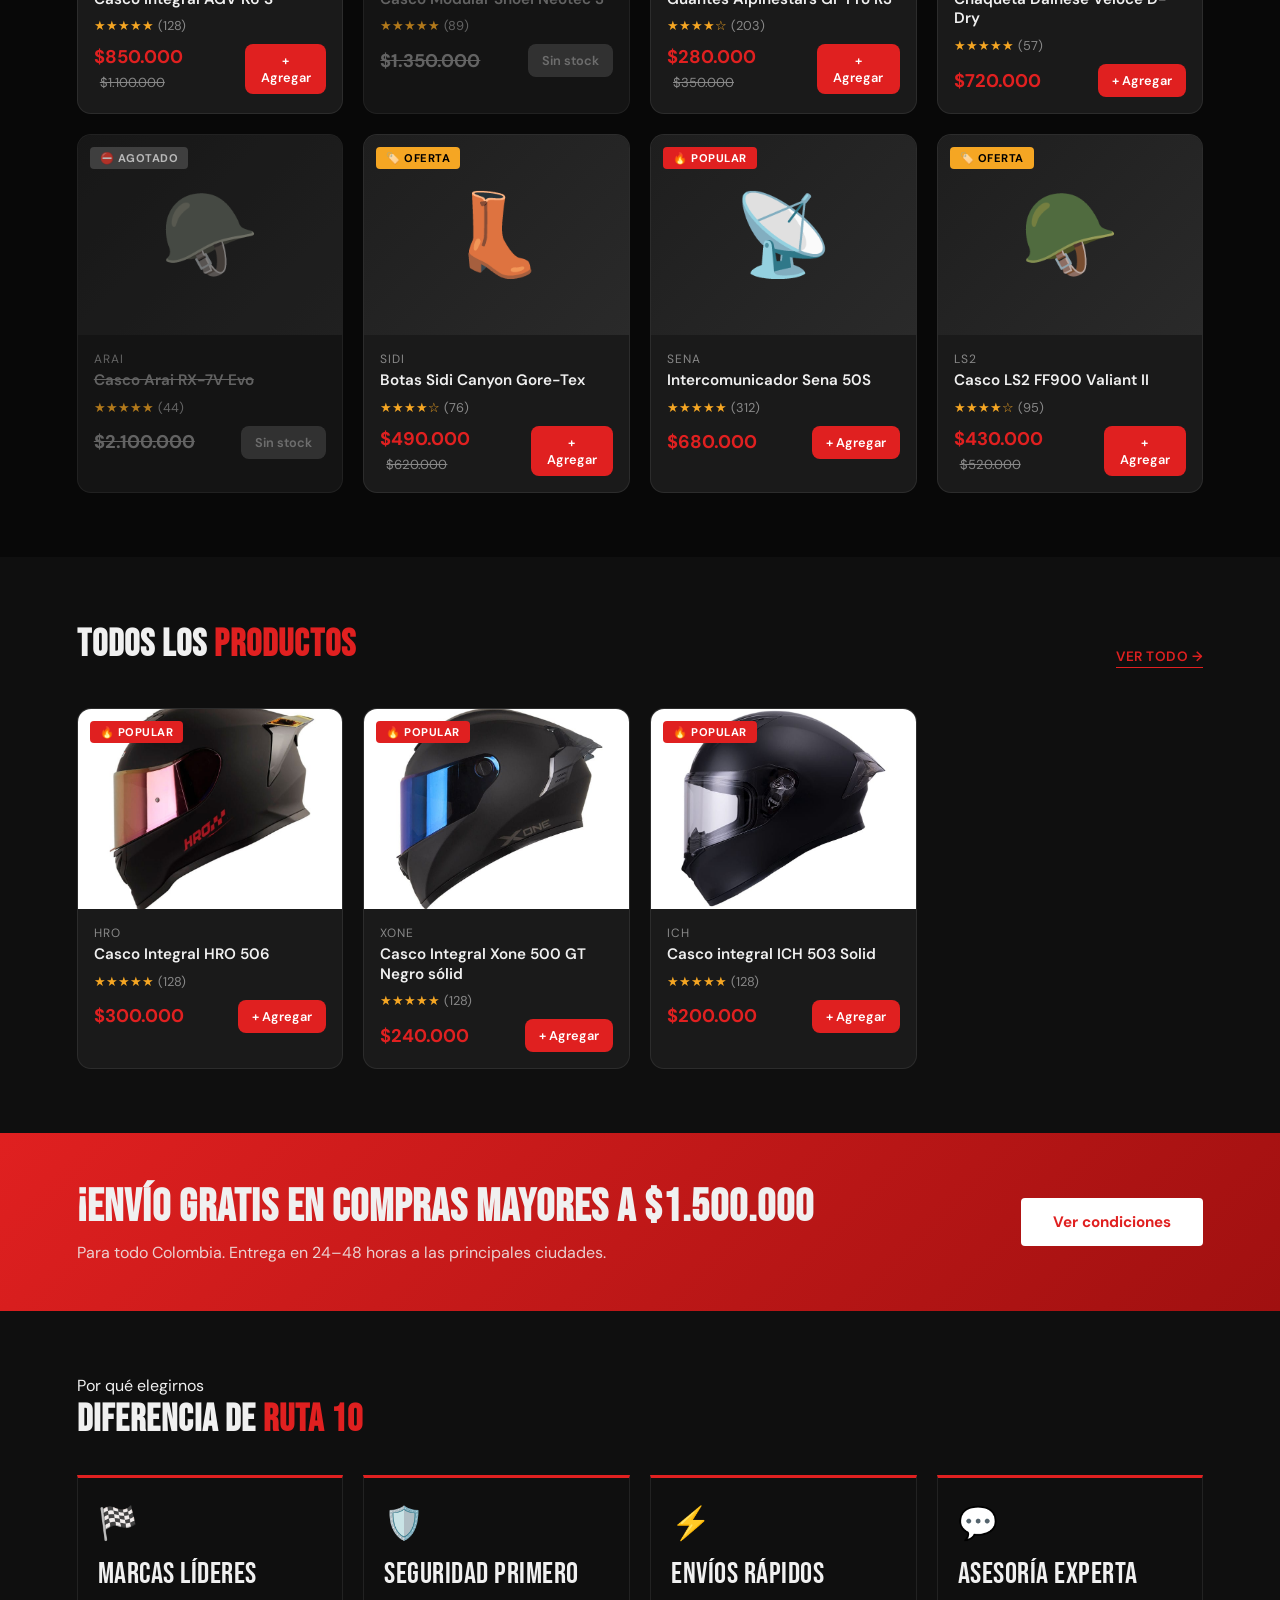
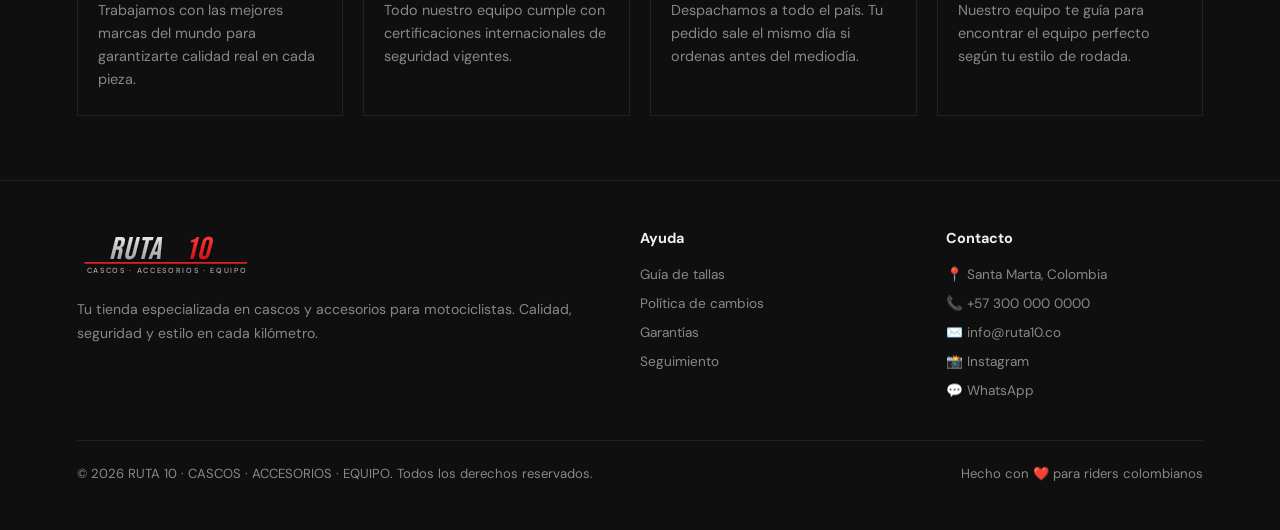
==== commit f9d38221: "Add files via upload" ====
--- a/index.html
+++ b/index.html
@@ -99,7 +99,7 @@
     </div>
 
     <!-- ÍCONO MI CUENTA — abre el modal de login/registro -->
-    <div class="btn-icon" onclick="openModal()" title="Mi cuenta">
+    <div class="btn-icon" onclick="goToAuth()" title="Mi cuenta">
       <svg width="18" height="18" fill="none" stroke="currentColor" stroke-width="2" viewBox="0 0 24 24">
         <path d="M20 21v-2a4 4 0 0 0-4-4H8a4 4 0 0 0-4 4v2"/>
         <circle cx="12" cy="7" r="4"/>
@@ -107,7 +107,7 @@
     </div>
 
     <!-- BOTÓN INGRESAR — abre el modal de login/registro -->
-    <button class="btn-login" id="btnLogin" onclick="openModal()">Ingresar</button>
+    <button class="btn-login" id="btnLogin" onclick="goToAuth()">Ingresar</button>
 
     <!-- BOTÓN TEMA CLARO/OSCURO
          ☀️ = actualmente oscuro (clic cambia a claro)
--- a/styles.css
+++ b/styles.css
@@ -1389,7 +1389,6 @@
 
 /* ============================================================
    RESPONSIVE MÓVIL COMPLETO
-   Inspirado en diseño de tiendas tipo ZonaBiker:
    2 columnas de productos, navbar con hamburguesa,
    tarjetas compactas y buscador adaptado.
 ============================================================ */
@@ -1499,197 +1498,273 @@
   .search-results-bar { top: 100px !important; }
 }
 
-/* ── GRILLA DE PRODUCTOS EN MÓVIL — 2 COLUMNAS ── */
-@media (max-width: 768px) {
+/* ============================================================
+   RESPONSIVE COMPLETO — RUTA 10
+   Breakpoints:
+   - Escritorio grande : > 1200px
+   - Escritorio normal : 1024px – 1200px
+   - Tablet            : 768px – 1023px
+   - Móvil grande      : 480px – 767px
+   - Móvil pequeño     : < 480px
+============================================================ */
+
+/* ── ESCRITORIO GRANDE (> 1200px) ── */
+@media (min-width: 1200px) {
+  .pd-wrapper       { max-width: 1280px; padding: 6rem 3% 4rem; }
+  .products-grid    { grid-template-columns: repeat(4, 1fr); }
+  .feat-grid        { grid-template-columns: repeat(4, 1fr); }
+  .footer-grid      { grid-template-columns: 2fr 1fr 1fr; }
+}
+
+/* ── ESCRITORIO NORMAL (1024px – 1199px) ── */
+@media (max-width: 1199px) {
+  .products-grid    { grid-template-columns: repeat(3, 1fr); }
+  nav               { padding: 0 1.5rem; }
+  .search-bar input { width: 150px; }
+}
+
+/* ── TABLET (768px – 1023px) ── */
+@media (max-width: 1023px) {
+
+  /* Navbar */
+  nav               { padding: 0 1.2rem; height: 60px; gap: 0.75rem; }
+  .nav-links        { gap: 1.2rem; }
+  .nav-links a      { font-size: 0.78rem; }
+  .search-bar input { width: 130px; }
+  .btn-login        { padding: 7px 14px; font-size: 0.8rem; }
+
+  /* Productos */
+  .products-grid    { grid-template-columns: repeat(2, 1fr); gap: 16px; }
+  .product-img      { height: 180px; }
+
+  /* Banner */
+  .banner           { height: 420px; }
+  .slide-title      { font-size: 3.2rem; }
+  .slide-desc       { font-size: 0.88rem; }
+
+  /* Secciones */
+  section           { padding: 3rem 4%; }
+
+  /* Mega menú */
+  .megamenu         { width: 90vw; }
+
+  /* Features */
+  .feat-grid        { grid-template-columns: repeat(2, 1fr); gap: 14px; }
+
+  /* Footer */
+  .footer-grid      { grid-template-columns: 1fr 1fr; gap: 2rem; }
+
+  /* Producto detalle */
+  .pd-main          { grid-template-columns: 1fr; gap: 2rem; }
+  .pd-gallery       { position: static; }
+  .pd-main-img      { max-height: 380px; font-size: 6rem; }
+  .pd-related-grid  { grid-template-columns: repeat(3, 1fr); gap: 14px; }
+}
+
+/* ── MÓVIL GRANDE (480px – 767px) ── */
+@media (max-width: 767px) {
+
+  /* Navbar */
+  nav {
+    padding: 0 1rem;
+    height: 56px;
+    gap: 0.4rem;
+  }
+  .logo-svg svg     { width: 130px !important; height: 38px !important; }
+  .nav-links        { display: none; }
+  .nav-cat-btn      { display: none; }
+  .btn-login        { display: none; }
+  .nav-actions      { gap: 0.4rem; margin-left: auto; }
+  .btn-icon         { width: 34px; height: 34px; }
+  .btn-theme        { width: 34px; height: 34px; font-size: 0.9rem; }
+
+  /* Barra de búsqueda móvil fija */
+  .mobile-search-bar {
+    position: fixed;
+    top: 56px; left: 0; right: 0;
+    z-index: 998;
+    background: var(--darker);
+    border-bottom: 1px solid var(--border);
+    padding: 8px 1rem;
+    display: flex;
+    align-items: center;
+    gap: 8px;
+  }
+  .mobile-search-bar input {
+    flex: 1;
+    background: var(--card);
+    border: 1px solid var(--border);
+    border-radius: 20px;
+    padding: 8px 14px;
+    color: var(--text);
+    font-size: 0.85rem;
+    font-family: 'DM Sans', sans-serif;
+    outline: none;
+  }
+  .mobile-search-bar input::placeholder { color: var(--muted); }
+  .mobile-cat-btn {
+    background: var(--red);
+    border: none;
+    border-radius: 8px;
+    color: #fff;
+    font-size: 0.78rem;
+    font-weight: 700;
+    font-family: 'DM Sans', sans-serif;
+    padding: 8px 12px;
+    cursor: pointer;
+    white-space: nowrap;
+    flex-shrink: 0;
+  }
+  .search-bar { display: none; }
+
+  /* Espacio extra por barra de búsqueda fija */
+  .banner             { margin-top: 104px !important; height: 280px; }
+  .search-results-bar { top: 104px !important; position: fixed; }
+
+  /* Productos — 2 columnas compactas */
   .products-grid {
-    grid-template-columns: repeat(2, 1fr) !important;
-    gap: 10px !important;
-    padding: 0 !important;
+    grid-template-columns: repeat(2, 1fr);
+    gap: 10px;
+    padding: 0;
   }
-
-  /* Tarjeta más compacta */
-  .product-card {
-    border-radius: 10px;
-  }
-
-  /* Imagen más pequeña */
-  .product-img {
-    height: 140px !important;
-  }
-
-  .product-img-emoji {
-    font-size: 3.5rem !important;
-  }
-
-  /* Info compacta */
-  .product-info {
-    padding: 0.6rem 0.7rem !important;
-  }
-
-  .product-brand {
-    font-size: 0.68rem !important;
-    margin-bottom: 2px !important;
-  }
-
+  .product-card     { border-radius: 10px; }
+  .product-img      { height: 130px; }
+  .product-img-emoji{ font-size: 3rem; }
+  .product-info     { padding: 0.55rem 0.65rem; }
+  .product-brand    { font-size: 0.66rem; margin-bottom: 2px; }
   .product-name {
-    font-size: 0.8rem !important;
-    margin-bottom: 4px !important;
-    line-height: 1.25 !important;
-    /* Limita a 2 líneas */
+    font-size: 0.78rem;
+    margin-bottom: 4px;
+    line-height: 1.25;
     display: -webkit-box;
     -webkit-line-clamp: 2;
     -webkit-box-orient: vertical;
     overflow: hidden;
   }
-
-  .product-stars {
-    font-size: 0.7rem !important;
-    margin-bottom: 6px !important;
-  }
-
-  .product-price {
-    font-size: 0.95rem !important;
-  }
-
-  .product-price s {
-    font-size: 0.72rem !important;
-    display: block;
-  }
-
-  /* Botón más pequeño */
-  .btn-cart {
-    font-size: 0.72rem !important;
-    padding: 6px 8px !important;
-    border-radius: 6px !important;
-  }
-
-  /* Badge más pequeño */
-  .product-badge {
-    font-size: 0.62rem !important;
-    padding: 3px 7px !important;
-  }
-}
-
-/* ── SECCIONES EN MÓVIL ── */
-@media (max-width: 768px) {
-  section { padding: 2rem 1rem !important; }
-
-  .section-header {
-    margin-bottom: 1rem !important;
-  }
-
-  .section-title {
-    font-size: 1.6rem !important;
-  }
-
-  /* Filtros rápidos en scroll horizontal */
+  .product-stars    { font-size: 0.68rem; margin-bottom: 5px; }
+  .product-price    { font-size: 0.9rem; }
+  .product-price s  { font-size: 0.7rem; display: block; }
+  .btn-cart         { font-size: 0.7rem; padding: 5px 7px; border-radius: 6px; }
+  .product-badge    { font-size: 0.6rem; padding: 3px 6px; }
+
+  /* Secciones */
+  section           { padding: 2rem 1rem; }
+  .section-header   { margin-bottom: 1rem; }
+  .section-title    { font-size: 1.5rem; }
+
+  /* Filtros rápidos — scroll horizontal */
   .quick-filters {
-    display: flex !important;
-    flex-wrap: nowrap !important;
-    overflow-x: auto !important;
-    gap: 6px !important;
-    padding-bottom: 6px !important;
+    flex-wrap: nowrap;
+    overflow-x: auto;
+    gap: 6px;
+    padding-bottom: 6px;
     -webkit-overflow-scrolling: touch;
     scrollbar-width: none;
   }
   .quick-filters::-webkit-scrollbar { display: none; }
-
-  .qf-btn {
-    font-size: 0.75rem !important;
-    padding: 5px 10px !important;
-    white-space: nowrap !important;
-    flex-shrink: 0 !important;
-  }
-
-  /* Barra de filtro activo */
-  .filter-bar {
-    padding: 0.6rem 1rem !important;
-    font-size: 0.82rem !important;
-  }
-}
-
-/* ── BANNER EN MÓVIL ── */
-@media (max-width: 768px) {
-  .banner { height: 280px !important; }
-
-  .slide-title  { font-size: 1.8rem !important; line-height: 1.1 !important; }
-  .slide-desc   { font-size: 0.78rem !important; margin-bottom: 1rem !important; }
-  .slide-content { left: 5% !important; max-width: 75% !important; }
-  .slide-tag    { font-size: 0.62rem !important; margin-bottom: 0.5rem !important; }
-
-  .btn-slide {
-    padding: 9px 18px !important;
-    font-size: 0.8rem !important;
-  }
-
-  .banner-arrow {
-    width: 32px !important;
-    height: 32px !important;
-    font-size: 1.1rem !important;
-  }
-  .banner-arrow.prev { left: 8px !important; }
-  .banner-arrow.next { right: 8px !important; }
-}
-
-/* ── PROMO STRIP EN MÓVIL ── */
-@media (max-width: 768px) {
-  .promo-strip {
-    padding: 2rem 1rem !important;
-    flex-direction: column !important;
-    gap: 1rem !important;
-    text-align: center !important;
-  }
-  .promo-text h2 { font-size: 1.6rem !important; }
-  .promo-text p  { font-size: 0.85rem !important; }
-  .promo-cta     { width: 100% !important; }
-}
-
-/* ── FEATURES EN MÓVIL ── */
-@media (max-width: 768px) {
-  .feat-grid {
-    grid-template-columns: repeat(2, 1fr) !important;
-    gap: 10px !important;
-  }
-  .feat-item  { padding: 1rem 0.75rem !important; }
-  .feat-icon  { font-size: 1.5rem !important; }
-  .feat-title { font-size: 0.85rem !important; }
-  .feat-desc  { font-size: 0.76rem !important; }
-}
-
-/* ── FOOTER EN MÓVIL ── */
-@media (max-width: 768px) {
-  .footer-grid {
-    grid-template-columns: 1fr !important;
-    gap: 1.5rem !important;
-  }
-  .footer-bottom {
-    flex-direction: column !important;
-    gap: 0.5rem !important;
-    text-align: center !important;
-  }
-}
-
-/* ── CARRITO EN MÓVIL ── */
-@media (max-width: 768px) {
-  .cart-panel { width: 100% !important; }
-}
-
-/* ── PAGINADO EN MÓVIL ── */
-@media (max-width: 768px) {
-  .pagination { gap: 5px !important; padding: 1.5rem 0 !important; }
-  .page-btn   { padding: 6px 10px !important; font-size: 0.8rem !important; min-width: 34px !important; }
-  .page-info  { font-size: 0.75rem !important; }
-}
-
-/* ── MEGA MENÚ EN MÓVIL ── */
-@media (max-width: 768px) {
-  .megamenu {
-    width: 100% !important;
-    border-radius: 0 !important;
-    max-height: 80vh !important;
-  }
-  .megamenu-list { width: 140px !important; }
-  .megamenu-list-item { padding: 10px 10px !important; font-size: 0.8rem !important; }
-  .megamenu-panel { padding: 14px !important; }
-  .megamenu-chip { font-size: 0.75rem !important; padding: 5px 10px !important; }
-}+  .qf-btn { font-size: 0.72rem; padding: 5px 10px; white-space: nowrap; flex-shrink: 0; }
+  .filter-bar { padding: 0.6rem 1rem; font-size: 0.8rem; }
+
+  /* Banner */
+  .slide-title  { font-size: 1.7rem; line-height: 1.1; }
+  .slide-desc   { font-size: 0.76rem; margin-bottom: 1rem; }
+  .slide-content{ left: 5%; max-width: 72%; }
+  .slide-tag    { font-size: 0.6rem; margin-bottom: 0.5rem; }
+  .btn-slide    { padding: 8px 16px; font-size: 0.78rem; }
+  .banner-arrow { width: 30px; height: 30px; font-size: 1rem; }
+  .banner-arrow.prev { left: 6px; }
+  .banner-arrow.next { right: 6px; }
+
+  /* Promo strip */
+  .promo-strip        { padding: 2rem 1rem; flex-direction: column; gap: 1rem; text-align: center; }
+  .promo-text h2      { font-size: 1.5rem; }
+  .promo-text p       { font-size: 0.82rem; }
+  .promo-cta          { width: 100%; }
+
+  /* Features */
+  .feat-grid          { grid-template-columns: repeat(2, 1fr); gap: 10px; }
+  .feat-item          { padding: 0.9rem 0.7rem; }
+  .feat-icon          { font-size: 1.4rem; }
+  .feat-title         { font-size: 0.82rem; }
+  .feat-desc          { font-size: 0.74rem; }
+
+  /* Footer */
+  .footer-grid        { grid-template-columns: 1fr; gap: 1.5rem; }
+  .footer-bottom      { flex-direction: column; gap: 0.5rem; text-align: center; }
+  footer              { padding: 2rem 1rem; }
+
+  /* Carrito */
+  .cart-panel         { width: 100%; }
+
+  /* Paginado */
+  .pagination         { gap: 5px; padding: 1.5rem 0; }
+  .page-btn           { padding: 6px 10px; font-size: 0.78rem; min-width: 32px; }
+  .page-info          { font-size: 0.72rem; }
+
+  /* Mega menú */
+  .megamenu           { width: 100%; border-radius: 0; max-height: 80vh; }
+  .megamenu-list      { width: 130px; }
+  .megamenu-list-item { padding: 10px 8px; font-size: 0.78rem; }
+  .megamenu-panel     { padding: 12px; }
+  .megamenu-chip      { font-size: 0.72rem; padding: 5px 10px; }
+
+  /* Producto detalle */
+  .pd-wrapper         { padding: 5rem 1rem 2rem; }
+  .pd-main            { grid-template-columns: 1fr; gap: 1.5rem; }
+  .pd-gallery         { position: static; }
+  .pd-main-img        { font-size: 4rem; aspect-ratio: 4/3; max-height: 260px; }
+  .pd-name            { font-size: 1.35rem; }
+  .pd-price           { font-size: 1.5rem; }
+  .pd-thumb           { width: 56px; height: 56px; font-size: 1.3rem; }
+  .pd-tab-btns        { overflow-x: auto; flex-wrap: nowrap; scrollbar-width: none; }
+  .pd-tab-btns::-webkit-scrollbar { display: none; }
+  .pd-tab-btn         { white-space: nowrap; padding: 9px 13px; font-size: 0.8rem; }
+  .pd-related-grid    { grid-template-columns: repeat(2, 1fr); gap: 10px; }
+  .pd-btn-cart,
+  .pd-btn-fav         { padding: 12px; font-size: 0.88rem; }
+  .breadcrumb         { font-size: 0.72rem; }
+}
+
+/* ── MÓVIL PEQUEÑO (< 480px) ── */
+@media (max-width: 479px) {
+
+  /* Banner más bajo */
+  .banner             { height: 240px; }
+  .slide-title        { font-size: 1.4rem; }
+  .slide-content      { max-width: 80%; }
+  .slide-desc         { display: none; }
+
+  /* Logo más pequeño */
+  .logo-svg svg       { width: 110px !important; height: 32px !important; }
+
+  /* Productos — columnas aún más compactas */
+  .products-grid      { gap: 8px; }
+  .product-img        { height: 110px; }
+  .product-img-emoji  { font-size: 2.5rem; }
+  .product-name       { font-size: 0.72rem; }
+  .product-price      { font-size: 0.82rem; }
+  .btn-cart           { font-size: 0.65rem; padding: 4px 6px; }
+
+  /* Secciones */
+  section             { padding: 1.5rem 0.75rem; }
+  .section-title      { font-size: 1.3rem; }
+
+  /* Features en 1 columna */
+  .feat-grid          { grid-template-columns: 1fr 1fr; }
+
+  /* Producto detalle */
+  .pd-main-img        { max-height: 220px; font-size: 3.5rem; }
+  .pd-name            { font-size: 1.2rem; }
+  .pd-price           { font-size: 1.3rem; }
+  .pd-thumb           { width: 48px; height: 48px; }
+
+  /* Carrito más compacto */
+  .cart-header h3     { font-size: 1.2rem; }
+  .cart-item-img      { width: 44px; height: 44px; font-size: 1.8rem; }
+
+  /* Footer */
+  .footer-desc        { font-size: 0.82rem; }
+  .footer-col h4      { font-size: 0.85rem; }
+  .footer-col ul li a { font-size: 0.8rem; }
+}
+
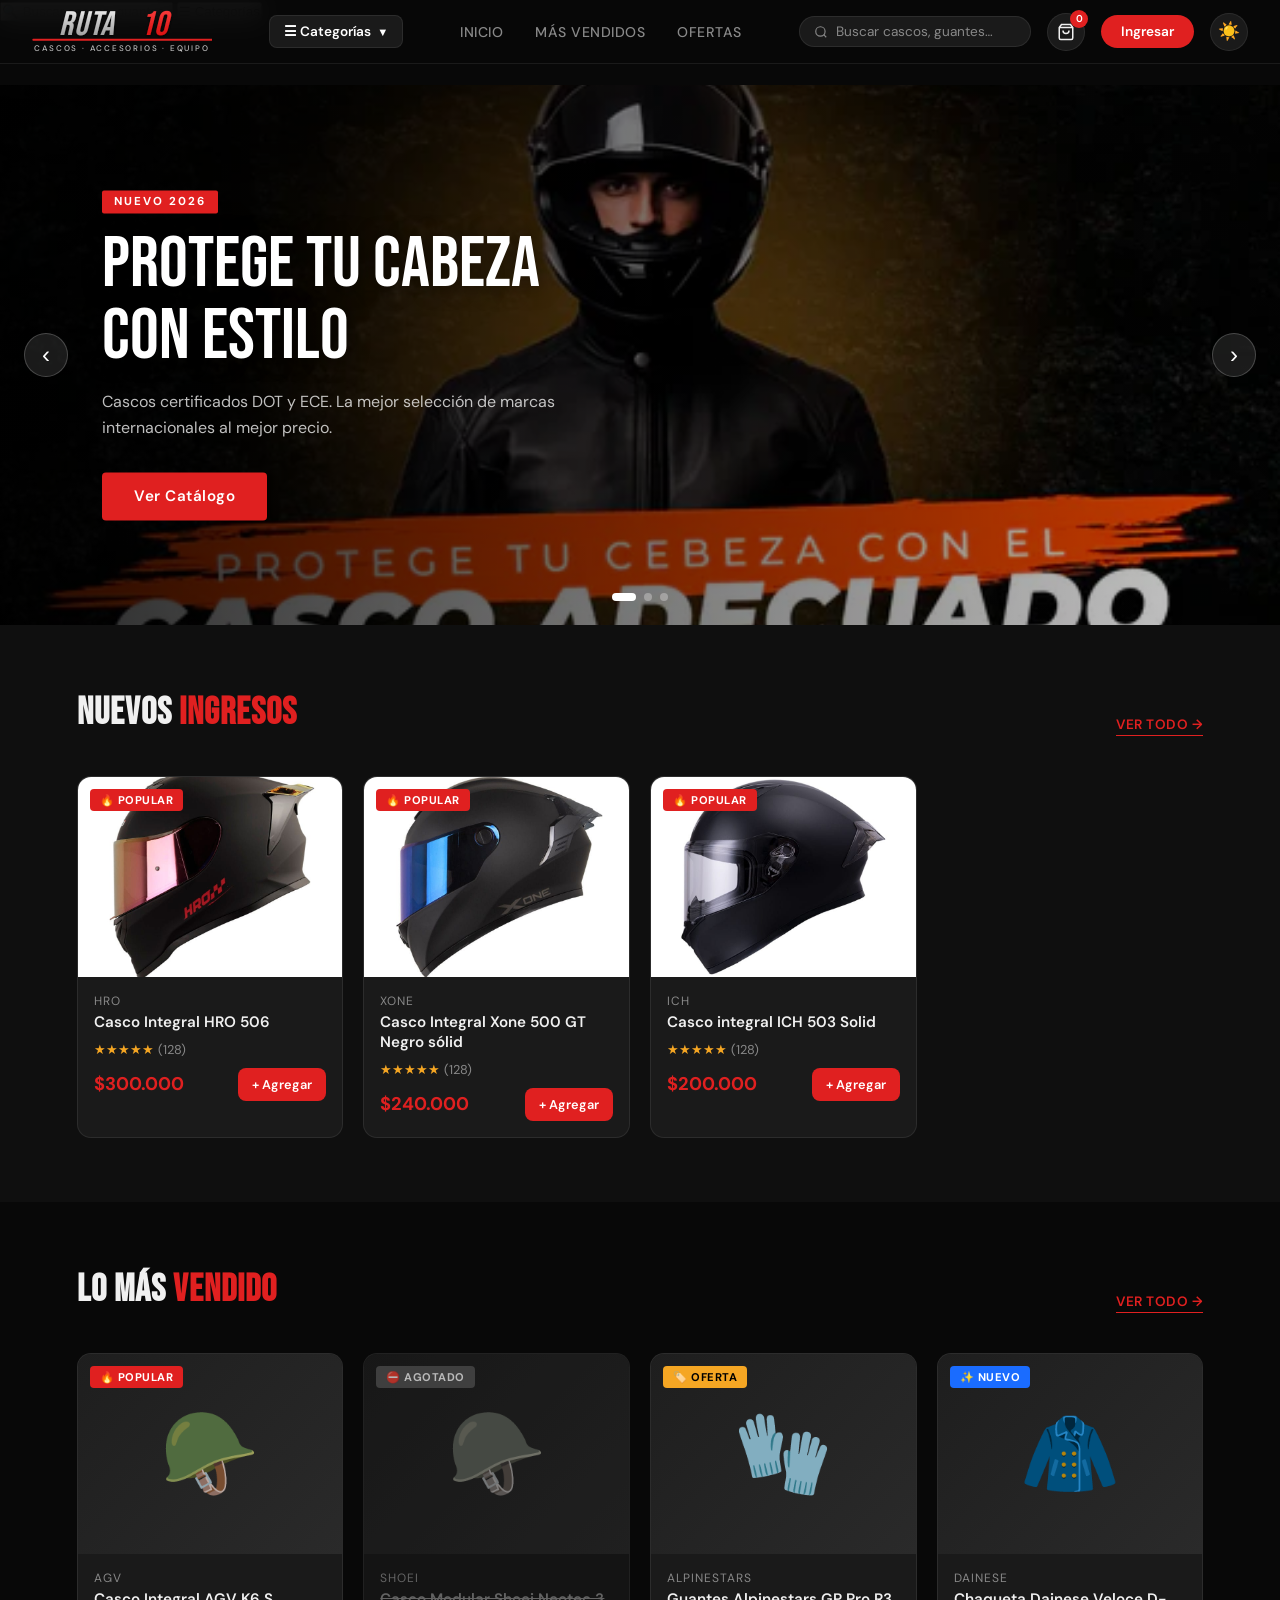
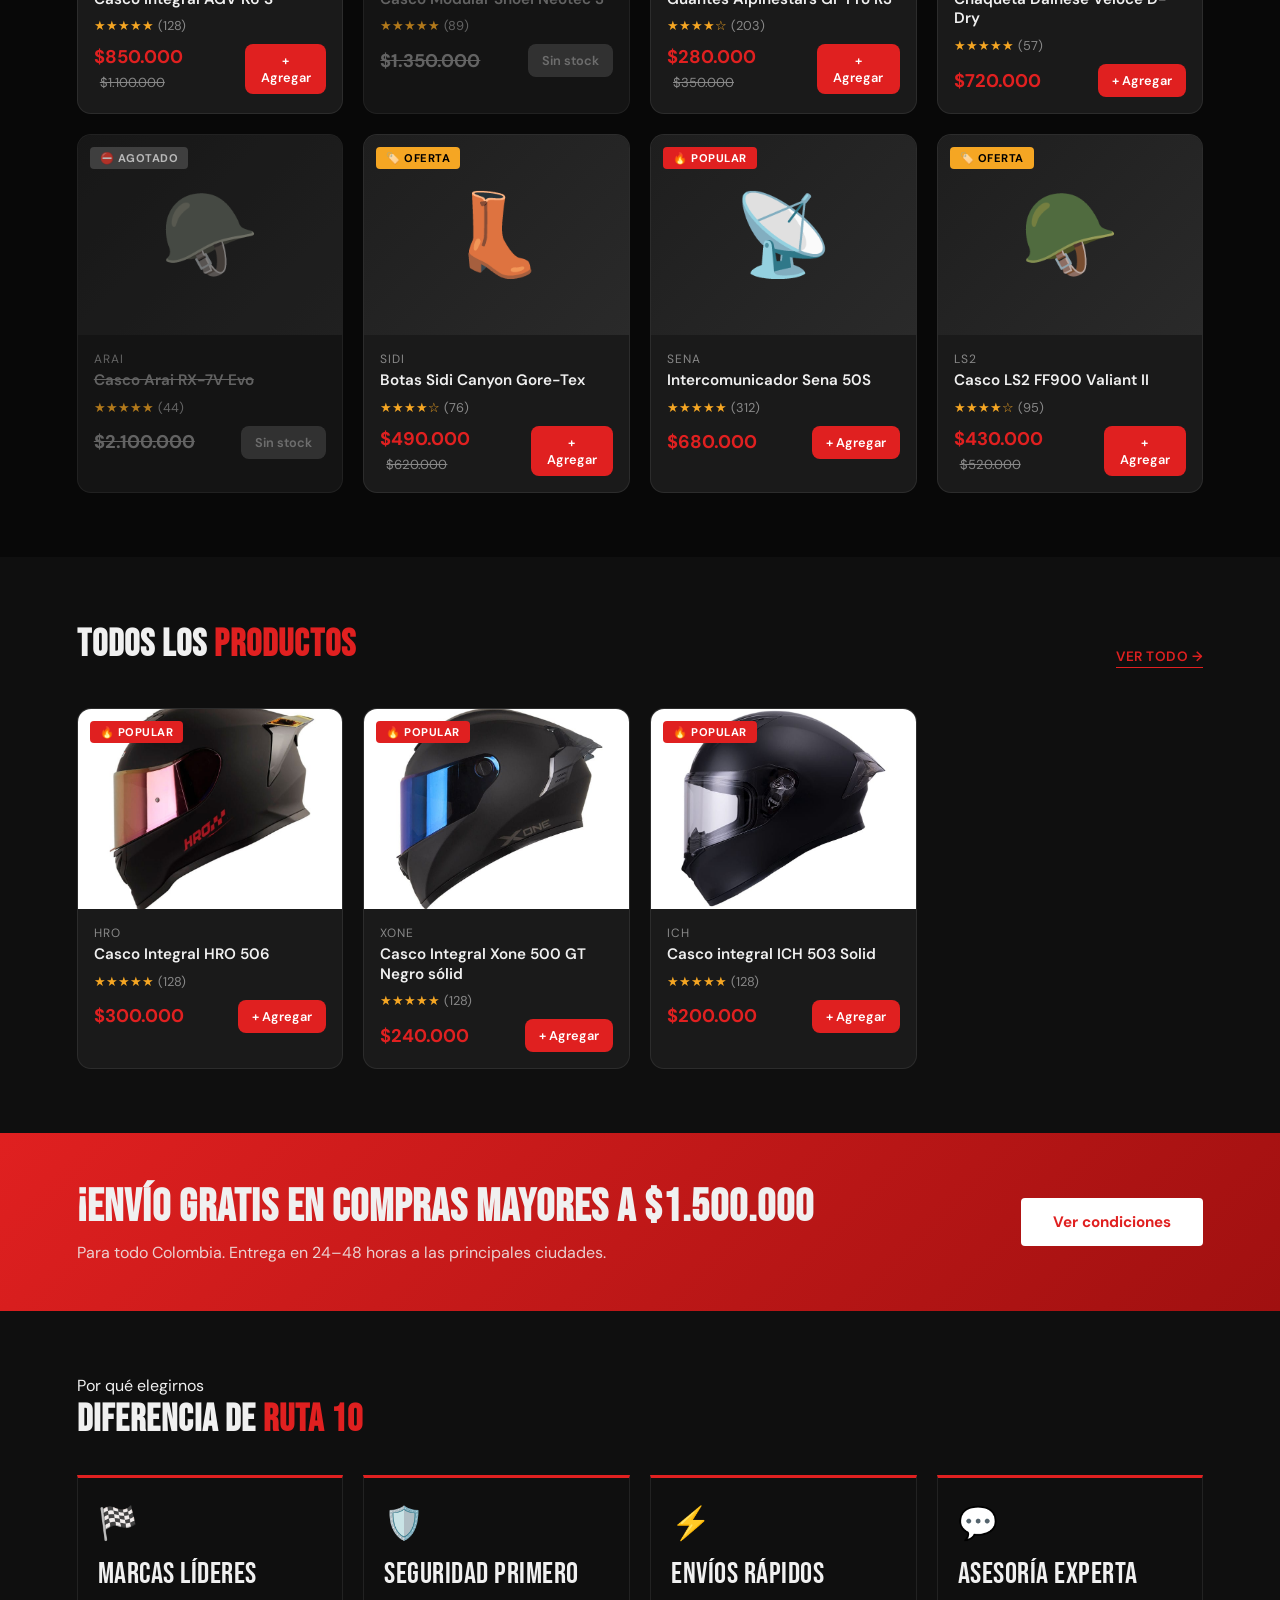
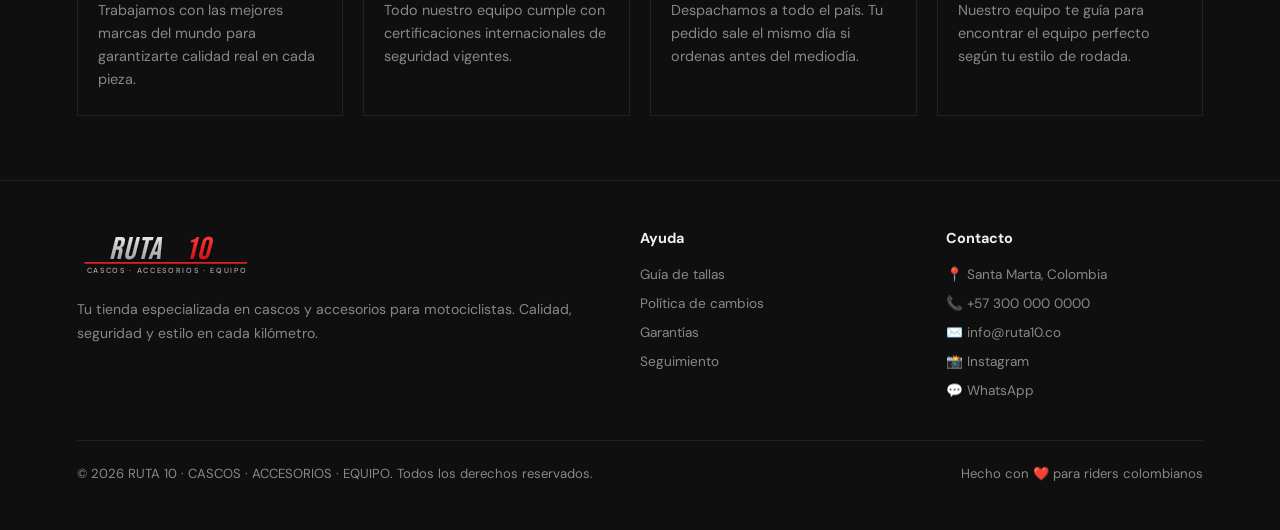
==== commit ece700f8: "Add files via upload" ====
--- a/index.html
+++ b/index.html
@@ -98,16 +98,30 @@
       <span class="cart-count" id="cartCount">0</span>
     </div>
 
-    <!-- ÍCONO MI CUENTA — abre el modal de login/registro -->
-    <div class="btn-icon" onclick="goToAuth()" title="Mi cuenta">
-      <svg width="18" height="18" fill="none" stroke="currentColor" stroke-width="2" viewBox="0 0 24 24">
-        <path d="M20 21v-2a4 4 0 0 0-4-4H8a4 4 0 0 0-4 4v2"/>
-        <circle cx="12" cy="7" r="4"/>
-      </svg>
-    </div>
-
-    <!-- BOTÓN INGRESAR — abre el modal de login/registro -->
-    <button class="btn-login" id="btnLogin" onclick="goToAuth()">Ingresar</button>
+    <!-- Ícono cuenta SIN sesión — va a auth.html -->
+<div class="btn-icon" id="btnAccountIcon"
+     onclick="goToAuth()" title="Mi cuenta"
+     style="display:none;">
+  <svg width="18" height="18" fill="none" stroke="currentColor"
+       stroke-width="2" viewBox="0 0 24 24">
+    <path d="M20 21v-2a4 4 0 0 0-4-4H8a4 4 0 0 0-4 4v2"/>
+    <circle cx="12" cy="7" r="4"/>
+  </svg>
+</div>
+
+<!-- Botón cuenta CON sesión — va a auth.html -->
+<div class="btn-icon" id="btnAccount"
+     onclick="goToAuth()" title="Mi cuenta"
+     style="display:none; background:var(--red); border-color:var(--red);">
+  <svg width="18" height="18" fill="none" stroke="#fff"
+       stroke-width="2" viewBox="0 0 24 24">
+    <path d="M20 21v-2a4 4 0 0 0-4-4H8a4 4 0 0 0-4 4v2"/>
+    <circle cx="12" cy="7" r="4"/>
+  </svg>
+</div>
+
+<!-- Botón "Ingresar" — solo visible sin sesión -->
+<button class="btn-login" id="btnLogin" onclick="goToAuth()">Ingresar</button>
 
     <!-- BOTÓN TEMA CLARO/OSCURO
          ☀️ = actualmente oscuro (clic cambia a claro)
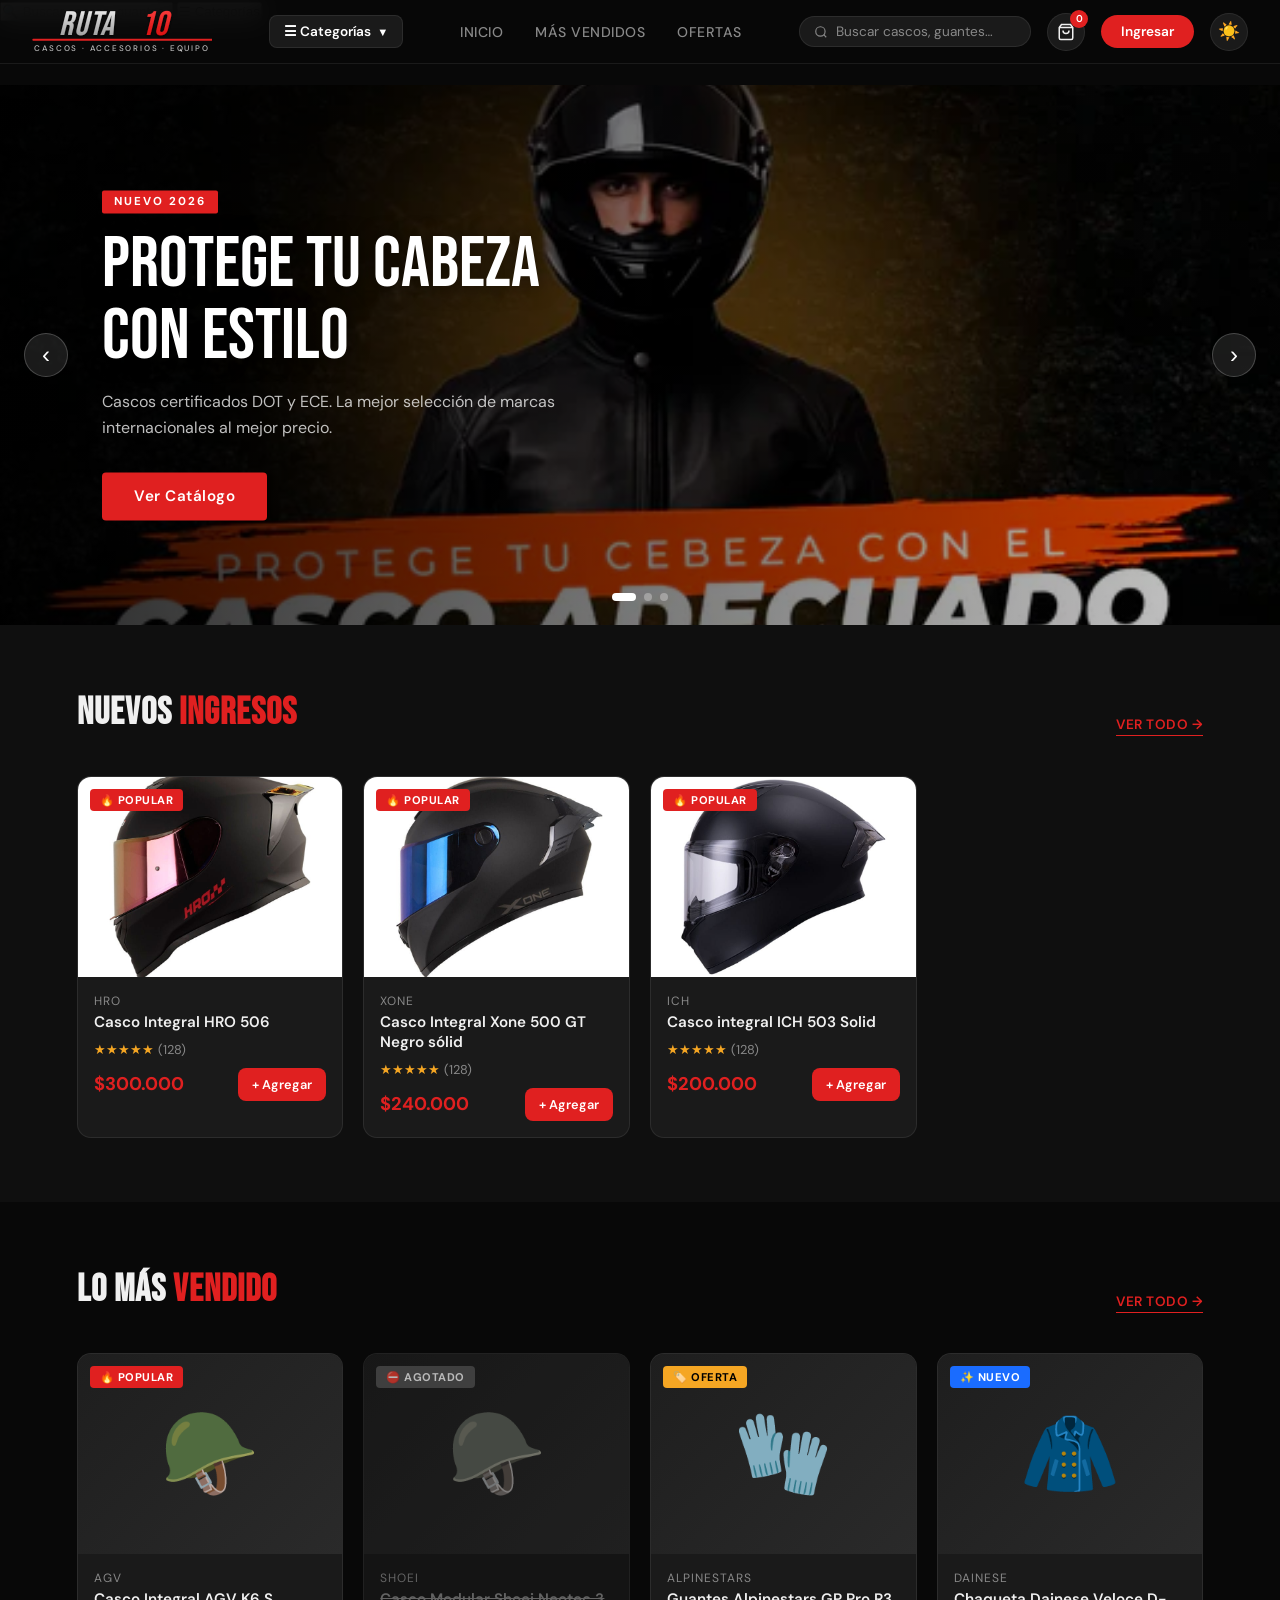
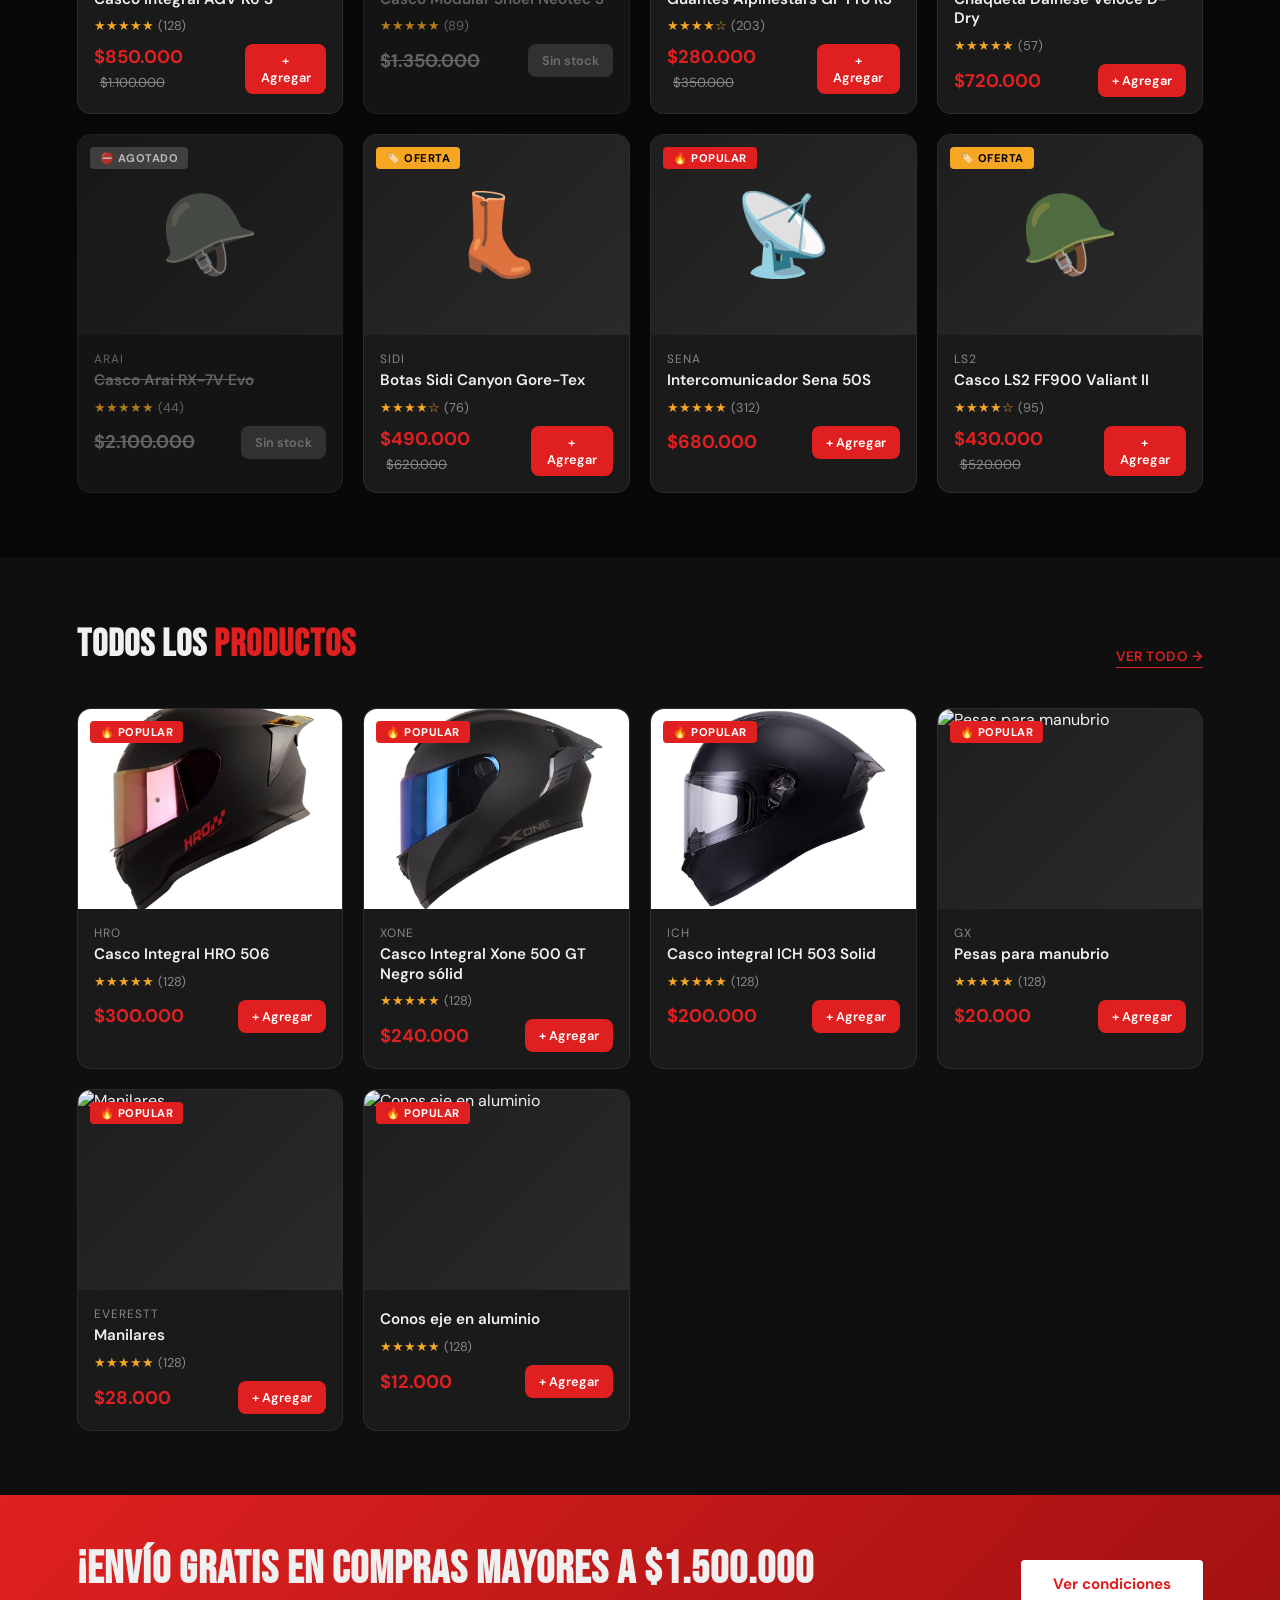
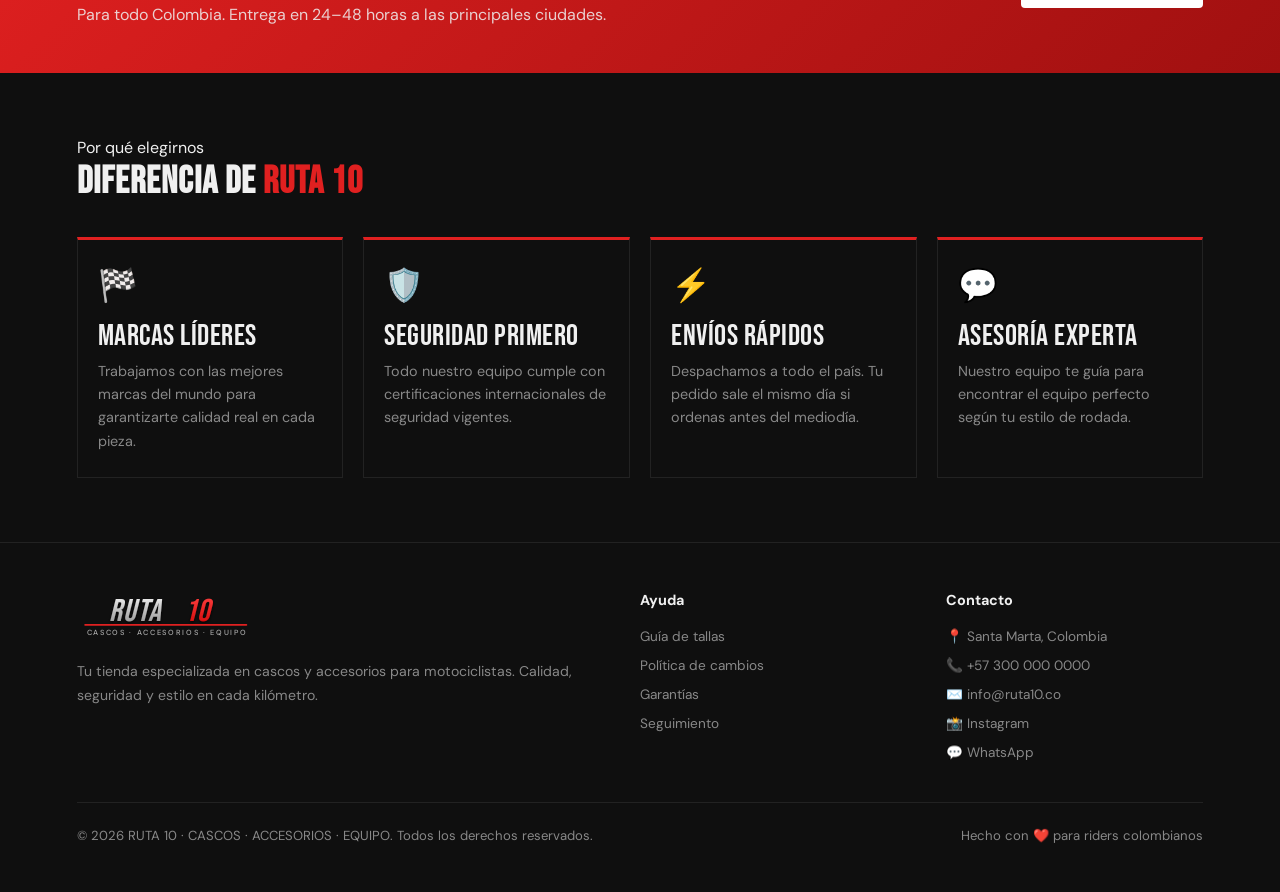
==== commit 8e1cf5e8: "Add files via upload" ====
--- a/index.html
+++ b/index.html
@@ -283,6 +283,7 @@
         <span class="megamenu-chip" onclick="filterAndClose('accesorios')">Cobertores de Moto</span>
         <span class="megamenu-chip" onclick="filterAndClose('accesorios')">Alforjas y Baúles</span>
         <span class="megamenu-chip" onclick="filterAndClose('accesorios')">Cámaras de Acción</span>
+        <span class="megamenu-chip" onclick="filterAndClose('accesorios')">Accesorios para moto</span>
       </div>
       <a class="megamenu-ver-todos" href="#mas-vendidos" onclick="filterAndClose('accesorios')">Ver todos en Accesorios ›</a>
     </div>
@@ -607,6 +608,39 @@
 </div>
 
 <!-- ============================================================
+  MODAL DATOS DE ENVÍO / CHECKOUT
+============================================================ -->
+<div class="modal-overlay" id="checkoutModal" onclick="closeCheckoutModal()">
+  <div class="modal" onclick="event.stopPropagation()">
+    <button class="modal-close" onclick="closeCheckoutModal()">×</button>
+    <h2 style="font-size:1.3rem; margin-bottom:1.5rem;">Datos de envío</h2>
+
+    <form id="formCheckout" onsubmit="confirmCheckout(event)" novalidate>
+      <div class="form-field">
+        <label>Nombre completo</label>
+        <input type="text" id="coNombre" required>
+      </div>
+      <div class="form-field" style="margin-top:1rem;">
+        <label>Cédula de ciudadanía</label>
+        <input type="text" id="coCedula" required>
+      </div>
+      <div class="form-field" style="margin-top:1rem;">
+        <label>Dirección de entrega</label>
+        <input type="text" id="coDireccion" required>
+      </div>
+      <div class="form-field" style="margin-top:1rem;">
+        <label>Teléfono</label>
+        <input type="tel" id="coTelefono" required>
+      </div>
+
+      <button type="submit" class="btn-submit" id="btnConfirmCheckout" style="margin-top:2rem; width:100%;">
+        Confirmar pedido
+      </button>
+    </form>
+  </div>
+</div>
+
+<!-- ============================================================
   MODAL SELECCIÓN DE TALLA Y COLOR
 ============================================================ -->
 <div class="modal-overlay" id="productModal" onclick="closeProductModal()">
@@ -650,6 +684,8 @@
 </div>
 
 <!-- script.js se carga al final para que el DOM esté listo -->
+<script src="https://cdn.jsdelivr.net/npm/@supabase/supabase-js@2"></script>
+<script src="supabase.js"></script>
 <script src="script.js"></script>
 </body>
 </html>
